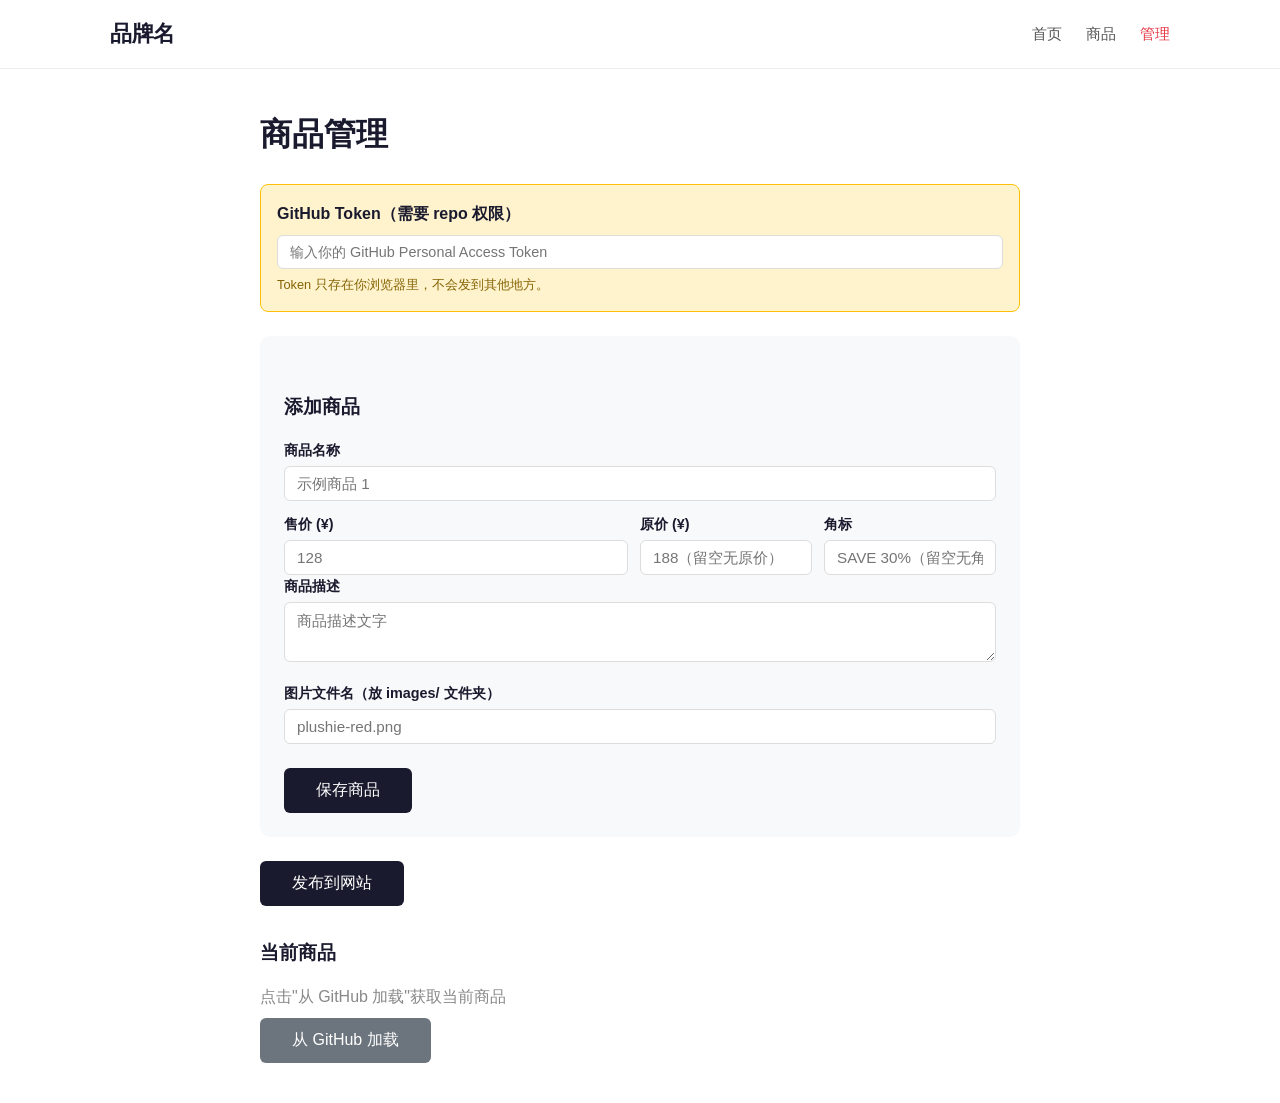
==== admin.html @ 103e3c67 "add admin panel" ====
<!DOCTYPE html>
<html lang="zh-CN">
<head>
  <meta charset="UTF-8">
  <meta name="viewport" content="width=device-width, initial-scale=1.0">
  <title>商品管理 | 管理员</title>
  <link rel="stylesheet" href="css/style.css">
  <style>
    .admin-wrap { max-width: 800px; margin: 0 auto; padding: 40px 20px; }
    .admin-wrap h1 { margin-bottom: 24px; }
    .admin-wrap h2 { margin: 32px 0 16px; font-size: 1.2rem; }

    .token-bar {
      background: #fff3cd; border: 1px solid #ffc107; border-radius: 8px;
      padding: 16px; margin-bottom: 24px;
    }
    .token-bar label { display: block; margin-bottom: 8px; font-weight: 600; }
    .token-bar input { width: 100%; padding: 8px 12px; border: 1px solid #ddd; border-radius: 6px; font-size: 0.9rem; }
    .token-bar .hint { font-size: 0.8rem; color: #856404; margin-top: 6px; }

    .admin-form { background: #f8f9fa; border-radius: 10px; padding: 24px; margin-bottom: 24px; }
    .admin-form .row { margin-bottom: 12px; }
    .admin-form label { display: block; font-weight: 600; margin-bottom: 4px; font-size: 0.9rem; }
    .admin-form input, .admin-form textarea {
      width: 100%; padding: 8px 12px; border: 1px solid #ddd; border-radius: 6px; font-size: 0.95rem;
    }
    .admin-form textarea { min-height: 60px; resize: vertical; }
    .admin-form .row-2 { display: grid; grid-template-columns: 1fr 1fr; gap: 12px; }
    .admin-form .row-3 { display: grid; grid-template-columns: 2fr 1fr 1fr; gap: 12px; }

    .admin-form .btn { margin-top: 12px; }
    .btn-secondary { background: #6c757d; }
    .btn-secondary:hover { background: #5a6268; }
    .btn-danger { background: #dc3545; }
    .btn-danger:hover { background: #c82333; }

    .product-list .item {
      display: flex; justify-content: space-between; align-items: center;
      padding: 12px 16px; border: 1px solid #eee; border-radius: 8px; margin-bottom: 8px;
    }
    .product-list .item .info { flex: 1; }
    .product-list .item .name { font-weight: 600; }
    .product-list .item .meta { font-size: 0.85rem; color: #888; }
    .product-list .item .actions { display: flex; gap: 8px; }
    .product-list .item .actions button { padding: 4px 12px; font-size: 0.85rem; }

    .status-msg { padding: 12px 16px; border-radius: 8px; margin-bottom: 16px; display: none; }
    .status-msg.success { background: #d4edda; color: #155724; display: block; }
    .status-msg.error { background: #f8d7da; color: #721c24; display: block; }
    .status-msg.loading { background: #cce5ff; color: #004085; display: block; }
  </style>
</head>
<body>
  <nav class="navbar">
    <div class="container">
      <a href="index.html" class="logo">品牌名</a>
      <ul class="nav-links">
        <li><a href="index.html">首页</a></li>
        <li><a href="products.html">商品</a></li>
        <li><a href="admin.html" style="color:#e63946;">管理</a></li>
      </ul>
    </div>
  </nav>

  <div class="admin-wrap">
    <h1>商品管理</h1>

    <!-- Token -->
    <div class="token-bar">
      <label>GitHub Token（需要 repo 权限）</label>
      <input type="password" id="github-token" placeholder="输入你的 GitHub Personal Access Token">
      <div class="hint">Token 只存在你浏览器里，不会发到其他地方。</div>
    </div>

    <div id="status-msg" class="status-msg"></div>

    <!-- 添加/编辑表单 -->
    <div class="admin-form" id="product-form">
      <h2 id="form-title">添加商品</h2>
      <input type="hidden" id="edit-id" value="">
      <div class="row">
        <label>商品名称</label>
        <input type="text" id="prod-name" placeholder="示例商品 1">
      </div>
      <div class="row-3">
        <div>
          <label>售价 (¥)</label>
          <input type="number" id="prod-price" placeholder="128">
        </div>
        <div>
          <label>原价 (¥)</label>
          <input type="number" id="prod-original" placeholder="188（留空无原价）">
        </div>
        <div>
          <label>角标</label>
          <input type="text" id="prod-badge" placeholder="SAVE 30%（留空无角标）">
        </div>
      </div>
      <div class="row">
        <label>商品描述</label>
        <textarea id="prod-desc" placeholder="商品描述文字"></textarea>
      </div>
      <div class="row">
        <label>图片文件名（放 images/ 文件夹）</label>
        <input type="text" id="prod-image" placeholder="plushie-red.png">
      </div>
      <button class="btn" onclick="saveProduct()">保存商品</button>
      <button class="btn btn-secondary" onclick="cancelEdit()" style="display:none;" id="cancel-btn">取消</button>
    </div>

    <!-- 发布到 GitHub -->
    <button class="btn" onclick="publishToGitHub()" id="publish-btn">发布到网站</button>

    <!-- 当前商品列表 -->
    <h2>当前商品</h2>
    <div class="product-list" id="product-list">
      <p style="color:#888;">点击"从 GitHub 加载"获取当前商品</p>
    </div>
    <button class="btn btn-secondary" onclick="loadFromGitHub()" style="margin-top:8px;">从 GitHub 加载</button>
  </div>

  <script src="js/products.js"></script>
  <script>
    // ===== 本地编辑 =====
    let localProducts = [];

    function renderLocalList() {
      const el = document.getElementById('product-list');
      if (localProducts.length === 0) {
        el.innerHTML = '<p style="color:#888;">暂无商品</p>';
        return;
      }
      el.innerHTML = localProducts.map((p, i) => `
        <div class="item">
          <div class="info">
            <div class="name">${p.name}</div>
            <div class="meta">¥${p.price}${p.originalPrice ? ` 原价¥${p.originalPrice}` : ''} | ${p.badge ? p.badge : '无角标'} | 图片: ${p.images[0] || '无'}</div>
          </div>
          <div class="actions">
            <button class="btn btn-secondary" onclick="editProduct(${i})">编辑</button>
            <button class="btn btn-danger" onclick="deleteProduct(${i})">删除</button>
          </div>
        </div>
      `).join('');
    }

    function saveProduct() {
      const id = document.getElementById('edit-id').value;
      const name = document.getElementById('prod-name').value.trim();
      const price = parseFloat(document.getElementById('prod-price').value);
      const original = document.getElementById('prod-original').value;
      const badge = document.getElementById('prod-badge').value.trim();
      const desc = document.getElementById('prod-desc').value.trim();
      const image = document.getElementById('prod-image').value.trim();

      if (!name || !price) { setStatus('请至少填写商品名称和售价', 'error'); return; }

      const product = {
        id: id || ('product-' + Date.now()),
        name: name,
        price: price,
        description: desc || '商品描述',
        images: [image || 'placeholder.svg']
      };
      if (original) product.originalPrice = parseFloat(original);
      if (badge) product.badge = badge;

      if (id && localProducts.find(p => p.id === id)) {
        // 编辑
        const idx = localProducts.findIndex(p => p.id === id);
        localProducts[idx] = product;
        setStatus('商品已更新', 'success');
      } else {
        // 新增
        localProducts.push(product);
        setStatus('商品已添加', 'success');
      }

      clearForm();
      renderLocalList();
    }

    function editProduct(idx) {
      const p = localProducts[idx];
      document.getElementById('edit-id').value = p.id;
      document.getElementById('prod-name').value = p.name;
      document.getElementById('prod-price').value = p.price;
      document.getElementById('prod-original').value = p.originalPrice || '';
      document.getElementById('prod-badge').value = p.badge || '';
      document.getElementById('prod-desc').value = p.description || '';
      document.getElementById('prod-image').value = (p.images && p.images[0] !== 'placeholder.svg') ? p.images[0] : '';
      document.getElementById('form-title').textContent = '编辑商品';
      document.getElementById('cancel-btn').style.display = 'inline-block';
      window.scrollTo({ top: 0, behavior: 'smooth' });
    }

    function deleteProduct(idx) {
      if (!confirm('确定删除这个商品？')) return;
      localProducts.splice(idx, 1);
      renderLocalList();
      setStatus('商品已删除', 'success');
    }

    function cancelEdit() {
      clearForm();
    }

    function clearForm() {
      document.getElementById('edit-id').value = '';
      document.getElementById('prod-name').value = '';
      document.getElementById('prod-price').value = '';
      document.getElementById('prod-original').value = '';
      document.getElementById('prod-badge').value = '';
      document.getElementById('prod-desc').value = '';
      document.getElementById('prod-image').value = '';
      document.getElementById('form-title').textContent = '添加商品';
      document.getElementById('cancel-btn').style.display = 'none';
    }

    // ===== GitHub 发布 =====
    function getToken() {
      const token = document.getElementById('github-token').value.trim();
      if (!token) { setStatus('请先输入 GitHub Token', 'error'); return null; }
      return token;
    }

    function setStatus(msg, type) {
      const el = document.getElementById('status-msg');
      el.textContent = msg;
      el.className = 'status-msg ' + type;
    }

    async function publishToGitHub() {
      const token = getToken();
      if (!token) return;

      if (localProducts.length === 0) { setStatus('没有商品可发布', 'error'); return; }

      setStatus('正在发布...', 'loading');
      document.getElementById('publish-btn').disabled = true;

      try {
        // 1. 获取当前 products.js 的 SHA
        const repoUrl = 'https://api.github.com/repos/kkkill-pp/store-site';
        const filePath = 'js/products.js';

        const getResp = await fetch(`${repoUrl}/contents/${filePath}`, {
          headers: { 'Authorization': `token ${token}` }
        });
        const getData = await getResp.json();
        const sha = getData.sha;

        // 2. 生成新的 products.js 内容
        const jsContent = generateProductsJS(localProducts);

        // 3. 提交更新
        const putResp = await fetch(`${repoUrl}/contents/${filePath}`, {
          method: 'PUT',
          headers: {
            'Authorization': `token ${token}`,
            'Content-Type': 'application/json'
          },
          body: JSON.stringify({
            message: '更新商品',
            content: btoa(unescape(encodeURIComponent(jsContent))),
            sha: sha
          })
        });

        if (putResp.ok) {
          setStatus('发布成功！网站 1-2 分钟后自动更新', 'success');
        } else {
          const err = await putResp.json();
          setStatus('发布失败：' + (err.message || '未知错误'), 'error');
        }
      } catch(e) {
        setStatus('网络错误：' + e.message, 'error');
      } finally {
        document.getElementById('publish-btn').disabled = false;
      }
    }

    async function loadFromGitHub() {
      const token = getToken();
      if (!token) return;

      setStatus('正在加载...', 'loading');

      try {
        const resp = await fetch('https://api.github.com/repos/kkkill-pp/store-site/contents/js/products.js', {
          headers: { 'Authorization': `token ${token}` }
        });
        const data = await resp.json();
        if (data.message) { setStatus('加载失败：' + data.message, 'error'); return; }

        // 解码
        const content = decodeURIComponent(escape(atob(data.content)));
        // 提取 products 数组 - 从 const products = [ 到 ];
        const match = content.match(/const products\s*=\s*(\[[\s\S]*?\]);/);
        if (match) {
          localProducts = eval(match[1]);
          renderLocalList();
          setStatus('已加载 ' + localProducts.length + ' 个商品', 'success');
        } else {
          setStatus('解析失败：找不到商品数据', 'error');
        }
      } catch(e) {
        setStatus('加载失败：' + e.message, 'error');
      }
    }

    function generateProductsJS(products) {
      const items = products.map(p => {
        const lines = [`    {`];
        lines.push(`      id: '${p.id}',`);
        lines.push(`      name: '${p.name.replace(/'/g, "\\'")}',`);
        lines.push(`      price: ${p.price},`);
        if (p.originalPrice) lines.push(`      originalPrice: ${p.originalPrice},`);
        if (p.badge) lines.push(`      badge: '${p.badge.replace(/'/g, "\\'")}',`);
        lines.push(`      description: '${(p.description || '').replace(/'/g, "\\'")}',`);
        const img = (p.images && p.images[0]) ? p.images[0] : 'placeholder.svg';
        lines.push(`      images: ['${img}']`);
        lines.push(`    }`);
        return lines.join('\n');
      });

      return `// ===== 产品数据 =====\n// 在 https://kkkill-pp.github.io/store-site/admin.html 上管理\n\nconst products = [\n${items.join(',\n')}\n];\n\n// 渲染函数\nfunction renderProductCard(product) {\n  const imgFile = product.images && product.images[0] ? product.images[0] : 'placeholder.svg';\n  return \`\n    <a href="product.html?id=\${product.id}" class="product-card">\n      <img src="images/\${imgFile}" alt="\${product.name}">\n      <div class="info">\n        \${product.badge ? \`<span class="badge">\${product.badge}</span>\` : ''}\n        <h3>\${product.name}</h3>\n        <span class="price">¥\${product.price}</span>\n        \${product.originalPrice ? \`<span class="original-price">¥\${product.originalPrice}</span>\` : ''}\n      </div>\n    </a>\n  \`;\n}\n\nfunction renderProducts(productList, elementId) {\n  const container = document.getElementById(elementId);\n  if (!container) return;\n  container.innerHTML = productList.map(p => renderProductCard(p)).join('');\n}\n`;
    }
  </script>
</body>
</html>
---- css/style.css ----
/* ===== 基础重置 ===== */
* { margin: 0; padding: 0; box-sizing: border-box; }

body {
  font-family: -apple-system, BlinkMacSystemFont, "Segoe UI", Roboto, sans-serif;
  color: #1a1a2e;
  line-height: 1.6;
}

img { max-width: 100%; display: block; }
a { text-decoration: none; color: inherit; }
ul { list-style: none; }

.container {
  max-width: 1100px;
  margin: 0 auto;
  padding: 0 20px;
}

/* ===== 导航 ===== */
.navbar {
  border-bottom: 1px solid #eee;
  padding: 16px 0;
  position: sticky;
  top: 0;
  background: #fff;
  z-index: 100;
}

.navbar .container {
  display: flex;
  justify-content: space-between;
  align-items: center;
}

.logo {
  font-size: 1.4rem;
  font-weight: 700;
  letter-spacing: -0.5px;
}

.nav-links {
  display: flex;
  gap: 24px;
  align-items: center;
}

.nav-links a {
  font-size: 0.95rem;
  color: #555;
  transition: color 0.2s;
}

.nav-links a:hover { color: #1a1a2e; }

.cart-link span {
  display: inline-block;
  background: #e63946;
  color: #fff;
  font-size: 0.75rem;
  width: 20px;
  height: 20px;
  border-radius: 50%;
  text-align: center;
  line-height: 20px;
}

/* ===== 主视觉 ===== */
.hero {
  padding: 100px 0 80px;
  text-align: center;
  background: #f8f9fa;
}

.hero h1 {
  font-size: 2.8rem;
  font-weight: 700;
  margin-bottom: 16px;
}

.hero p {
  font-size: 1.15rem;
  color: #666;
  max-width: 500px;
  margin: 0 auto 32px;
}

/* ===== 按钮 ===== */
.btn {
  display: inline-block;
  padding: 12px 32px;
  background: #1a1a2e;
  color: #fff;
  border-radius: 6px;
  font-size: 1rem;
  border: none;
  cursor: pointer;
  transition: background 0.2s;
}

.btn:hover { background: #333; }

/* ===== 商品网格 ===== */
.featured, .products-page {
  padding: 60px 0;
}

.featured h2 {
  text-align: center;
  font-size: 1.8rem;
  margin-bottom: 40px;
}

.product-grid {
  display: grid;
  grid-template-columns: repeat(auto-fill, minmax(240px, 1fr));
  gap: 32px;
}

.product-card {
  border: 1px solid #eee;
  border-radius: 10px;
  overflow: hidden;
  transition: box-shadow 0.2s;
}

.product-card:hover { box-shadow: 0 4px 20px rgba(0,0,0,0.08); }

.product-card img {
  width: 100%;
  aspect-ratio: 1;
  object-fit: cover;
  background: #f5f5f5;
}

.product-card .info {
  padding: 16px;
}

.product-card h3 {
  font-size: 1rem;
  margin-bottom: 8px;
}

.product-card .price {
  font-weight: 600;
  color: #e63946;
}

.product-card .original-price {
  font-size: 0.85rem;
  color: #999;
  text-decoration: line-through;
  margin-left: 8px;
}

.product-card .badge {
  display: inline-block;
  background: #e63946;
  color: #fff;
  font-size: 0.75rem;
  padding: 2px 8px;
  border-radius: 4px;
  margin-bottom: 8px;
}

/* ===== 商品详情页 ===== */
.page-header {
  padding: 40px 0;
  background: #f8f9fa;
  text-align: center;
}

.page-header h1 {
  font-size: 1.8rem;
}

.product-detail {
  padding: 60px 0;
}

.detail-layout {
  display: grid;
  grid-template-columns: 1fr 1fr;
  gap: 48px;
  align-items: start;
}

.detail-image img {
  width: 100%;
  border-radius: 10px;
  background: #f5f5f5;
}

.detail-info h1 {
  font-size: 1.6rem;
  margin-bottom: 16px;
}

.detail-info .price {
  font-size: 1.4rem;
  font-weight: 700;
  color: #e63946;
}

.detail-info .original-price {
  font-size: 1rem;
  color: #999;
  text-decoration: line-through;
  margin: 4px 0 16px;
}

.detail-info .desc {
  color: #555;
  margin-bottom: 24px;
  line-height: 1.7;
}

/* ===== 购物车页 ===== */
.cart-page {
  padding: 60px 0;
  min-height: 300px;
}

.cart-item {
  display: flex;
  gap: 20px;
  padding: 20px 0;
  border-bottom: 1px solid #eee;
  align-items: center;
}

.cart-item img {
  width: 80px;
  height: 80px;
  object-fit: cover;
  border-radius: 8px;
  background: #f5f5f5;
}

.cart-item .item-info { flex: 1; }

.cart-item .item-name {
  font-weight: 600;
  margin-bottom: 4px;
}

.cart-item .item-price { color: #e63946; }

.cart-item .qty-controls {
  display: flex;
  align-items: center;
  gap: 10px;
}

.qty-controls button {
  width: 30px;
  height: 30px;
  border: 1px solid #ddd;
  border-radius: 4px;
  background: #fff;
  cursor: pointer;
  font-size: 1rem;
}

.qty-controls button:hover { background: #f5f5f5; }

.qty-controls .remove-btn {
  background: none;
  border: none;
  color: #e63946;
  cursor: pointer;
  margin-left: 12px;
  font-size: 0.85rem;
}

.cart-summary {
  margin-top: 32px;
  text-align: right;
  font-size: 1.1rem;
}

.cart-note {
  font-size: 0.85rem;
  color: #888;
  margin-top: 8px;
}

.cart-empty {
  text-align: center;
  padding: 60px 0;
  color: #888;
}

/* ===== 关于页 ===== */
.about-content {
  padding: 60px 0;
  max-width: 600px;
}

.about-content p {
  font-size: 1.05rem;
  color: #555;
  margin-bottom: 32px;
}

.about-content h3 {
  margin-bottom: 12px;
}

.about-content ul li {
  margin-bottom: 8px;
  color: #555;
}

/* ===== 页脚 ===== */
.footer {
  border-top: 1px solid #eee;
  padding: 32px 0;
  text-align: center;
  color: #888;
  font-size: 0.9rem;
}

/* ===== 响应式 ===== */
@media (max-width: 768px) {
  .hero h1 { font-size: 2rem; }
  .hero { padding: 60px 0; }
  .detail-layout { grid-template-columns: 1fr; gap: 24px; }
  .nav-links { gap: 16px; }
  .product-grid { grid-template-columns: repeat(2, 1fr); gap: 16px; }
}
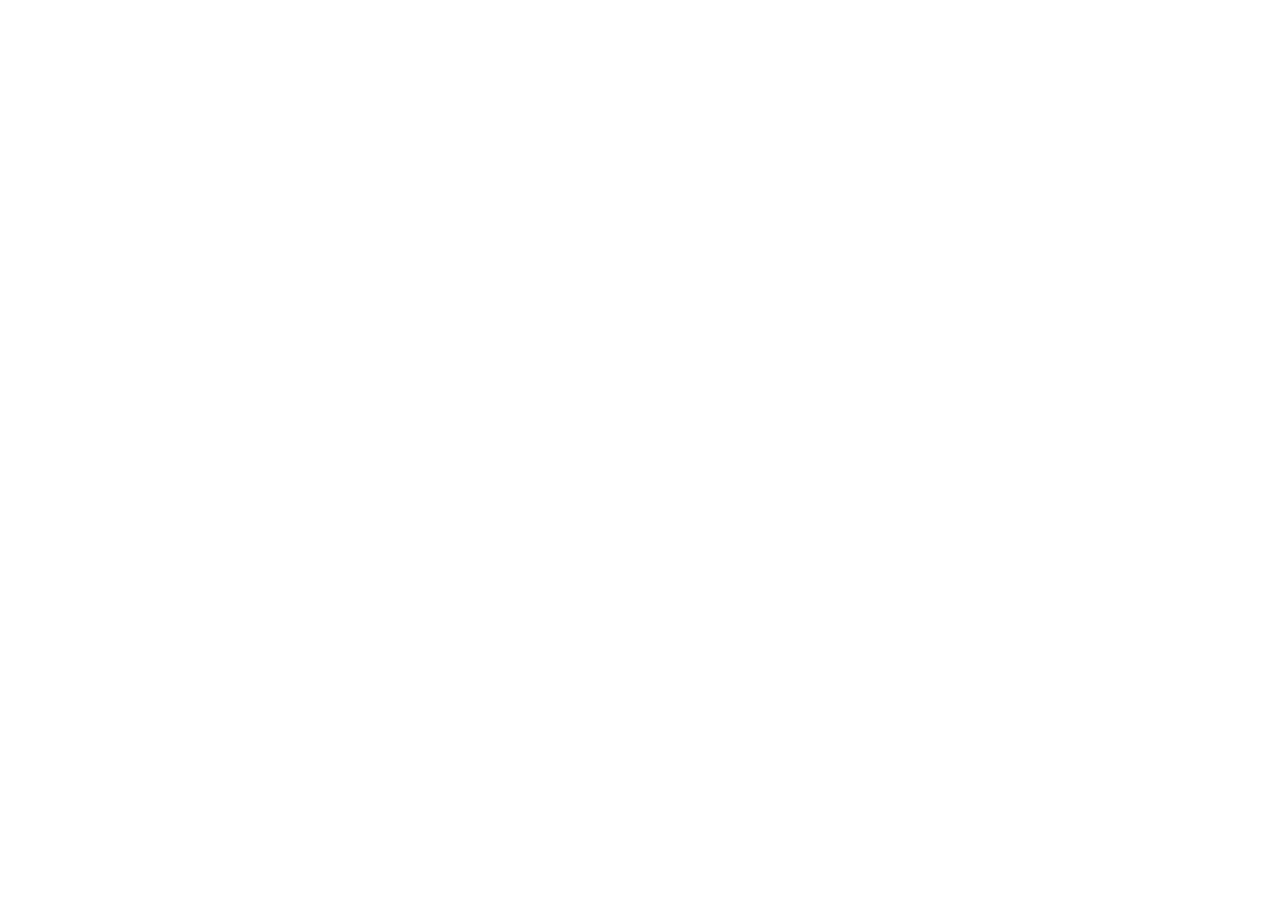
==== commit 0bcff514: "add image upload to admin page" ====
--- a/admin.html
+++ b/admin.html
@@ -3,7 +3,7 @@
 <head>
   <meta charset="UTF-8">
   <meta name="viewport" content="width=device-width, initial-scale=1.0">
-  <title>商品管理 | 管理员</title>
+  <title>鍟嗗搧绠＄悊 | 绠＄悊鍛?/title>
   <link rel="stylesheet" href="css/style.css">
   <style>
     .admin-wrap { max-width: 800px; margin: 0 auto; padding: 40px 20px; }
@@ -48,97 +48,145 @@
     .status-msg.success { background: #d4edda; color: #155724; display: block; }
     .status-msg.error { background: #f8d7da; color: #721c24; display: block; }
     .status-msg.loading { background: #cce5ff; color: #004085; display: block; }
+
+    /* 鍥剧墖涓婁紶 */
+    .upload-area {
+      border: 2px dashed #ccc; border-radius: 8px; padding: 20px;
+      text-align: center; cursor: pointer; transition: all 0.2s; margin-bottom: 8px;
+    }
+    .upload-area:hover { border-color: #1a1a2e; background: #f0f0f5; }
+    .upload-area.has-image { border-color: #28a745; background: #f0fff4; padding: 12px; }
+    .upload-area img { max-width: 150px; max-height: 150px; border-radius: 6px; margin-bottom: 8px; }
+    .upload-area .hint { font-size: 0.85rem; color: #888; }
+    #image-input { display: none; }
+    .upload-status { font-size: 0.85rem; color: #28a745; margin-top: 4px; display: none; }
   </style>
 </head>
 <body>
   <nav class="navbar">
     <div class="container">
-      <a href="index.html" class="logo">品牌名</a>
+      <a href="index.html" class="logo">鍝佺墝鍚?/a>
       <ul class="nav-links">
-        <li><a href="index.html">首页</a></li>
-        <li><a href="products.html">商品</a></li>
-        <li><a href="admin.html" style="color:#e63946;">管理</a></li>
+        <li><a href="index.html">棣栭〉</a></li>
+        <li><a href="products.html">鍟嗗搧</a></li>
+        <li><a href="admin.html" style="color:#e63946;">绠＄悊</a></li>
       </ul>
     </div>
   </nav>
 
   <div class="admin-wrap">
-    <h1>商品管理</h1>
+    <h1>鍟嗗搧绠＄悊</h1>
 
     <!-- Token -->
     <div class="token-bar">
-      <label>GitHub Token（需要 repo 权限）</label>
-      <input type="password" id="github-token" placeholder="输入你的 GitHub Personal Access Token">
-      <div class="hint">Token 只存在你浏览器里，不会发到其他地方。</div>
+      <label>GitHub Token锛堥渶瑕?repo 鏉冮檺锛?/label>
+      <input type="password" id="github-token" placeholder="杈撳叆浣犵殑 GitHub Personal Access Token" value="">
+      <div class="hint">Token 鍙瓨鍦ㄤ綘娴忚鍣ㄩ噷銆傚～涓€娆″氨琛岋紝鍒锋柊椤甸潰涓嶄細涓€?/div>
     </div>
 
     <div id="status-msg" class="status-msg"></div>
 
-    <!-- 添加/编辑表单 -->
+    <!-- 娣诲姞/缂栬緫琛ㄥ崟 -->
     <div class="admin-form" id="product-form">
-      <h2 id="form-title">添加商品</h2>
+      <h2 id="form-title">娣诲姞鍟嗗搧</h2>
       <input type="hidden" id="edit-id" value="">
       <div class="row">
-        <label>商品名称</label>
-        <input type="text" id="prod-name" placeholder="示例商品 1">
+        <label>鍟嗗搧鍚嶇О</label>
+        <input type="text" id="prod-name" placeholder="绀轰緥鍟嗗搧 1">
       </div>
       <div class="row-3">
         <div>
-          <label>售价 (¥)</label>
+          <label>鍞环 (楼)</label>
           <input type="number" id="prod-price" placeholder="128">
         </div>
         <div>
-          <label>原价 (¥)</label>
-          <input type="number" id="prod-original" placeholder="188（留空无原价）">
+          <label>鍘熶环 (楼)</label>
+          <input type="number" id="prod-original" placeholder="188锛堢暀绌烘棤鍘熶环锛?>
         </div>
         <div>
-          <label>角标</label>
-          <input type="text" id="prod-badge" placeholder="SAVE 30%（留空无角标）">
+          <label>瑙掓爣</label>
+          <input type="text" id="prod-badge" placeholder="SAVE 30%锛堢暀绌烘棤瑙掓爣锛?>
         </div>
       </div>
       <div class="row">
-        <label>商品描述</label>
-        <textarea id="prod-desc" placeholder="商品描述文字"></textarea>
+        <label>鍟嗗搧鎻忚堪</label>
+        <textarea id="prod-desc" placeholder="鍟嗗搧鎻忚堪鏂囧瓧"></textarea>
       </div>
+
+      <!-- 鍥剧墖涓婁紶 -->
       <div class="row">
-        <label>图片文件名（放 images/ 文件夹）</label>
-        <input type="text" id="prod-image" placeholder="plushie-red.png">
+        <label>鍟嗗搧鍥剧墖</label>
+        <div class="upload-area" id="upload-area" onclick="document.getElementById('image-input').click()">
+          <div id="upload-preview">
+            <p>鐐瑰嚮閫夋嫨鍥剧墖</p>
+            <p class="hint">鏀寔 JPG銆丳NG銆乄ebP</p>
+          </div>
+        </div>
+        <input type="file" id="image-input" accept="image/jpeg,image/png,image/webp">
+        <div id="upload-status" class="upload-status"></div>
+        <input type="hidden" id="prod-image" value="">
       </div>
-      <button class="btn" onclick="saveProduct()">保存商品</button>
-      <button class="btn btn-secondary" onclick="cancelEdit()" style="display:none;" id="cancel-btn">取消</button>
+
+      <button class="btn" onclick="saveProduct()">淇濆瓨鍟嗗搧</button>
+      <button class="btn btn-secondary" onclick="cancelEdit()" style="display:none;" id="cancel-btn">鍙栨秷</button>
     </div>
 
-    <!-- 发布到 GitHub -->
-    <button class="btn" onclick="publishToGitHub()" id="publish-btn">发布到网站</button>
-
-    <!-- 当前商品列表 -->
-    <h2>当前商品</h2>
+    <!-- 鍙戝竷鎸夐挳 -->
+    <button class="btn" onclick="publishToGitHub()" id="publish-btn">鍙戝竷鍒扮綉绔?/button>
+
+    <!-- 褰撳墠鍟嗗搧鍒楄〃 -->
+    <h2>褰撳墠鍟嗗搧</h2>
     <div class="product-list" id="product-list">
-      <p style="color:#888;">点击"从 GitHub 加载"获取当前商品</p>
+      <p style="color:#888;">鐐?鍔犺浇"鑾峰彇褰撳墠鍟嗗搧鏁版嵁</p>
     </div>
-    <button class="btn btn-secondary" onclick="loadFromGitHub()" style="margin-top:8px;">从 GitHub 加载</button>
+    <button class="btn btn-secondary" onclick="loadFromGitHub()" style="margin-top:8px;">浠?GitHub 鍔犺浇</button>
   </div>
 
   <script src="js/products.js"></script>
   <script>
-    // ===== 本地编辑 =====
+    // ===== 鏈湴鍟嗗搧绠＄悊 =====
     let localProducts = [];
+
+    // 鎭㈠ Token 鍜屽晢鍝?    window.onload = function() {
+      const saved = localStorage.getItem('gh_token');
+      if (saved) document.getElementById('github-token').value = saved;
+      const savedProducts = localStorage.getItem('local_products');
+      if (savedProducts) {
+        try { localProducts = JSON.parse(savedProducts); renderLocalList(); } catch(e) {}
+      }
+    }
+
+    // 鍥剧墖閫夋嫨 & 棰勮
+    document.getElementById('image-input').addEventListener('change', function(e) {
+      const file = e.target.files[0];
+      if (!file) return;
+      const reader = new FileReader();
+      reader.onload = function(ev) {
+        const area = document.getElementById('upload-area');
+        area.classList.add('has-image');
+        document.getElementById('upload-preview').innerHTML =
+          '<img src="' + ev.target.result + '"><p class="hint">' + file.name + '</p>';
+        document.getElementById('prod-image').value = file.name;
+        document.getElementById('upload-status').style.display = 'none';
+      };
+      reader.readAsDataURL(file);
+    });
 
     function renderLocalList() {
       const el = document.getElementById('product-list');
       if (localProducts.length === 0) {
-        el.innerHTML = '<p style="color:#888;">暂无商品</p>';
+        el.innerHTML = '<p style="color:#888;">鏆傛棤鍟嗗搧</p>';
         return;
       }
       el.innerHTML = localProducts.map((p, i) => `
         <div class="item">
           <div class="info">
             <div class="name">${p.name}</div>
-            <div class="meta">¥${p.price}${p.originalPrice ? ` 原价¥${p.originalPrice}` : ''} | ${p.badge ? p.badge : '无角标'} | 图片: ${p.images[0] || '无'}</div>
+            <div class="meta">楼${p.price}${p.originalPrice ? ' 鍘熶环楼' + p.originalPrice : ''} | ${p.badge || '鏃犺鏍?}</div>
           </div>
           <div class="actions">
-            <button class="btn btn-secondary" onclick="editProduct(${i})">编辑</button>
-            <button class="btn btn-danger" onclick="deleteProduct(${i})">删除</button>
+            <button class="btn btn-secondary" onclick="editProduct(${i})">缂栬緫</button>
+            <button class="btn btn-danger" onclick="deleteProduct(${i})">鍒犻櫎</button>
           </div>
         </div>
       `).join('');
@@ -153,29 +201,28 @@
       const desc = document.getElementById('prod-desc').value.trim();
       const image = document.getElementById('prod-image').value.trim();
 
-      if (!name || !price) { setStatus('请至少填写商品名称和售价', 'error'); return; }
+      if (!name || !price) { setStatus('璇疯嚦灏戝～鍐欏晢鍝佸悕绉板拰鍞环', 'error'); return; }
 
       const product = {
         id: id || ('product-' + Date.now()),
         name: name,
         price: price,
-        description: desc || '商品描述',
+        description: desc || '鍟嗗搧鎻忚堪',
         images: [image || 'placeholder.svg']
       };
       if (original) product.originalPrice = parseFloat(original);
       if (badge) product.badge = badge;
 
       if (id && localProducts.find(p => p.id === id)) {
-        // 编辑
         const idx = localProducts.findIndex(p => p.id === id);
         localProducts[idx] = product;
-        setStatus('商品已更新', 'success');
+        setStatus('鍟嗗搧宸叉洿鏂?, 'success');
       } else {
-        // 新增
         localProducts.push(product);
-        setStatus('商品已添加', 'success');
-      }
-
+        setStatus('鍟嗗搧宸叉坊鍔?, 'success');
+      }
+
+      localStorage.setItem('local_products', JSON.stringify(localProducts));
       clearForm();
       renderLocalList();
     }
@@ -189,21 +236,24 @@
       document.getElementById('prod-badge').value = p.badge || '';
       document.getElementById('prod-desc').value = p.description || '';
       document.getElementById('prod-image').value = (p.images && p.images[0] !== 'placeholder.svg') ? p.images[0] : '';
-      document.getElementById('form-title').textContent = '编辑商品';
+      document.getElementById('form-title').textContent = '缂栬緫鍟嗗搧';
       document.getElementById('cancel-btn').style.display = 'inline-block';
+      // 閲嶇疆鍥剧墖棰勮
+      const area = document.getElementById('upload-area');
+      area.classList.remove('has-image');
+      document.getElementById('upload-preview').innerHTML = '<p>鐐瑰嚮閫夋嫨鏂板浘鐗?/p><p class="hint">涓嶉€夊垯淇濈暀鍘熷浘</p>';
       window.scrollTo({ top: 0, behavior: 'smooth' });
     }
 
     function deleteProduct(idx) {
-      if (!confirm('确定删除这个商品？')) return;
+      if (!confirm('纭畾鍒犻櫎杩欎釜鍟嗗搧锛?)) return;
       localProducts.splice(idx, 1);
+      localStorage.setItem('local_products', JSON.stringify(localProducts));
       renderLocalList();
-      setStatus('商品已删除', 'success');
-    }
-
-    function cancelEdit() {
-      clearForm();
-    }
+      setStatus('鍟嗗搧宸插垹闄?, 'success');
+    }
+
+    function cancelEdit() { clearForm(); }
 
     function clearForm() {
       document.getElementById('edit-id').value = '';
@@ -213,14 +263,19 @@
       document.getElementById('prod-badge').value = '';
       document.getElementById('prod-desc').value = '';
       document.getElementById('prod-image').value = '';
-      document.getElementById('form-title').textContent = '添加商品';
+      document.getElementById('form-title').textContent = '娣诲姞鍟嗗搧';
       document.getElementById('cancel-btn').style.display = 'none';
-    }
-
-    // ===== GitHub 发布 =====
+      const area = document.getElementById('upload-area');
+      area.classList.remove('has-image');
+      document.getElementById('upload-preview').innerHTML = '<p>鐐瑰嚮閫夋嫨鍥剧墖</p><p class="hint">鏀寔 JPG銆丳NG銆乄ebP</p>';
+      document.getElementById('upload-status').style.display = 'none';
+    }
+
+    // ===== 淇濆瓨 Token =====
     function getToken() {
       const token = document.getElementById('github-token').value.trim();
-      if (!token) { setStatus('请先输入 GitHub Token', 'error'); return null; }
+      if (!token) { setStatus('璇峰厛杈撳叆 GitHub Token', 'error'); return null; }
+      localStorage.setItem('gh_token', token);
       return token;
     }
 
@@ -230,53 +285,120 @@
       el.className = 'status-msg ' + type;
     }
 
+    // ===== 涓婁紶鍥剧墖鍒?GitHub =====
+    async function uploadImage(file, token) {
+      return new Promise((resolve, reject) => {
+        const reader = new FileReader();
+        reader.onload = async function(ev) {
+          try {
+            const base64 = ev.target.result.split(',')[1];
+            const fileName = Date.now() + '-' + file.name.replace(/[^a-zA-Z0-9.-]/g, '_');
+
+            // 妫€鏌ユ枃浠舵槸鍚﹀瓨鍦?            const checkResp = await fetch('https://api.github.com/repos/kkkill-pp/store-site/contents/images/' + fileName, {
+              headers: { 'Authorization': 'token ' + token }
+            });
+            const checkData = await checkResp.json();
+            const sha = checkData.sha || null;
+
+            // 涓婁紶/瑕嗙洊
+            const putBody = {
+              message: '涓婁紶鍥剧墖 ' + fileName,
+              content: base64
+            };
+            if (sha) putBody.sha = sha;
+
+            const putResp = await fetch('https://api.github.com/repos/kkkill-pp/store-site/contents/images/' + fileName, {
+              method: 'PUT',
+              headers: {
+                'Authorization': 'token ' + token,
+                'Content-Type': 'application/json'
+              },
+              body: JSON.stringify(putBody)
+            });
+
+            if (putResp.ok) {
+              resolve(fileName);
+            } else {
+              const err = await putResp.json();
+              reject(err.message);
+            }
+          } catch(e) {
+            reject(e.message);
+          }
+        };
+        reader.readAsDataURL(file);
+      });
+    }
+
+    // ===== 鍙戝竷鍒?GitHub =====
     async function publishToGitHub() {
       const token = getToken();
       if (!token) return;
-
-      if (localProducts.length === 0) { setStatus('没有商品可发布', 'error'); return; }
-
-      setStatus('正在发布...', 'loading');
+      if (localProducts.length === 0) { setStatus('娌℃湁鍟嗗搧鍙彂甯?, 'error'); return; }
+
+      setStatus('姝ｅ湪鍙戝竷...', 'loading');
       document.getElementById('publish-btn').disabled = true;
 
       try {
-        // 1. 获取当前 products.js 的 SHA
+        // 鑾峰彇褰撳墠 products.js 鐨?SHA
         const repoUrl = 'https://api.github.com/repos/kkkill-pp/store-site';
-        const filePath = 'js/products.js';
-
-        const getResp = await fetch(`${repoUrl}/contents/${filePath}`, {
-          headers: { 'Authorization': `token ${token}` }
+        const getResp = await fetch(repoUrl + '/contents/js/products.js', {
+          headers: { 'Authorization': 'token ' + token }
         });
         const getData = await getResp.json();
+        if (getData.message) { setStatus('鍔犺浇澶辫触锛? + getData.message, 'error'); document.getElementById('publish-btn').disabled = false; return; }
+
         const sha = getData.sha;
 
-        // 2. 生成新的 products.js 内容
+        // 鐢熸垚鏂?products.js
         const jsContent = generateProductsJS(localProducts);
 
-        // 3. 提交更新
-        const putResp = await fetch(`${repoUrl}/contents/${filePath}`, {
+        // 鎻愪氦鏇存柊
+        const putResp = await fetch(repoUrl + '/contents/js/products.js', {
           method: 'PUT',
-          headers: {
-            'Authorization': `token ${token}`,
-            'Content-Type': 'application/json'
-          },
+          headers: { 'Authorization': 'token ' + token, 'Content-Type': 'application/json' },
           body: JSON.stringify({
-            message: '更新商品',
+            message: '鏇存柊鍟嗗搧鏁版嵁',
             content: btoa(unescape(encodeURIComponent(jsContent))),
             sha: sha
           })
         });
 
         if (putResp.ok) {
-          setStatus('发布成功！网站 1-2 分钟后自动更新', 'success');
+          setStatus('鍙戝竷鎴愬姛锛佺綉绔?1-2 鍒嗛挓鍚庤嚜鍔ㄦ洿鏂?, 'success');
         } else {
           const err = await putResp.json();
-          setStatus('发布失败：' + (err.message || '未知错误'), 'error');
+          setStatus('鍙戝竷澶辫触锛? + (err.message || '鏈煡閿欒'), 'error');
         }
       } catch(e) {
-        setStatus('网络错误：' + e.message, 'error');
+        setStatus('缃戠粶閿欒锛? + e.message, 'error');
       } finally {
         document.getElementById('publish-btn').disabled = false;
+      }
+    }
+
+    // 甯﹀浘鐗囦笂浼犵殑鍙戝竷
+    async function saveAndPublishWithImage() {
+      const fileInput = document.getElementById('image-input');
+      const file = fileInput.files[0];
+      const token = getToken();
+      if (!token) return;
+
+      if (!file) {
+        // 娌￠€夋柊鍥剧墖锛岀洿鎺ヤ繚瀛樺晢鍝佹暟鎹?        saveProduct();
+        return;
+      }
+
+      setStatus('姝ｅ湪涓婁紶鍥剧墖...', 'loading');
+
+      try {
+        const fileName = await uploadImage(file, token);
+        document.getElementById('prod-image').value = fileName;
+        document.getElementById('upload-status').textContent = '鉁?鍥剧墖宸蹭笂浼?;
+        document.getElementById('upload-status').style.display = 'block';
+        saveProduct();
+      } catch(e) {
+        setStatus('鍥剧墖涓婁紶澶辫触锛? + e, 'error');
       }
     }
 
@@ -284,47 +406,74 @@
       const token = getToken();
       if (!token) return;
 
-      setStatus('正在加载...', 'loading');
+      setStatus('姝ｅ湪鍔犺浇...', 'loading');
 
       try {
         const resp = await fetch('https://api.github.com/repos/kkkill-pp/store-site/contents/js/products.js', {
-          headers: { 'Authorization': `token ${token}` }
+          headers: { 'Authorization': 'token ' + token }
         });
         const data = await resp.json();
-        if (data.message) { setStatus('加载失败：' + data.message, 'error'); return; }
-
-        // 解码
+        if (data.message) { setStatus('鍔犺浇澶辫触锛? + data.message, 'error'); return; }
+
         const content = decodeURIComponent(escape(atob(data.content)));
-        // 提取 products 数组 - 从 const products = [ 到 ];
         const match = content.match(/const products\s*=\s*(\[[\s\S]*?\]);/);
         if (match) {
           localProducts = eval(match[1]);
+          localStorage.setItem('local_products', JSON.stringify(localProducts));
           renderLocalList();
-          setStatus('已加载 ' + localProducts.length + ' 个商品', 'success');
+          setStatus('宸插姞杞?' + localProducts.length + ' 涓晢鍝?, 'success');
         } else {
-          setStatus('解析失败：找不到商品数据', 'error');
+          setStatus('瑙ｆ瀽澶辫触锛氭壘涓嶅埌鍟嗗搧鏁版嵁', 'error');
         }
       } catch(e) {
-        setStatus('加载失败：' + e.message, 'error');
+        setStatus('鍔犺浇澶辫触锛? + e.message, 'error');
       }
     }
 
     function generateProductsJS(products) {
       const items = products.map(p => {
-        const lines = [`    {`];
-        lines.push(`      id: '${p.id}',`);
-        lines.push(`      name: '${p.name.replace(/'/g, "\\'")}',`);
-        lines.push(`      price: ${p.price},`);
-        if (p.originalPrice) lines.push(`      originalPrice: ${p.originalPrice},`);
-        if (p.badge) lines.push(`      badge: '${p.badge.replace(/'/g, "\\'")}',`);
-        lines.push(`      description: '${(p.description || '').replace(/'/g, "\\'")}',`);
+        const lines = ['    {'];
+        lines.push("      id: '" + p.id + "',");
+        lines.push("      name: '" + (p.name || '').replace(/'/g, "\\'") + "',");
+        lines.push('      price: ' + p.price + ',');
+        if (p.originalPrice) lines.push('      originalPrice: ' + p.originalPrice + ',');
+        if (p.badge) lines.push("      badge: '" + (p.badge || '').replace(/'/g, "\\'") + "',");
+        lines.push("      description: '" + (p.description || '').replace(/'/g, "\\'") + "',");
         const img = (p.images && p.images[0]) ? p.images[0] : 'placeholder.svg';
-        lines.push(`      images: ['${img}']`);
-        lines.push(`    }`);
+        lines.push("      images: ['" + img + "']");
+        lines.push('    }');
         return lines.join('\n');
       });
 
-      return `// ===== 产品数据 =====\n// 在 https://kkkill-pp.github.io/store-site/admin.html 上管理\n\nconst products = [\n${items.join(',\n')}\n];\n\n// 渲染函数\nfunction renderProductCard(product) {\n  const imgFile = product.images && product.images[0] ? product.images[0] : 'placeholder.svg';\n  return \`\n    <a href="product.html?id=\${product.id}" class="product-card">\n      <img src="images/\${imgFile}" alt="\${product.name}">\n      <div class="info">\n        \${product.badge ? \`<span class="badge">\${product.badge}</span>\` : ''}\n        <h3>\${product.name}</h3>\n        <span class="price">¥\${product.price}</span>\n        \${product.originalPrice ? \`<span class="original-price">¥\${product.originalPrice}</span>\` : ''}\n      </div>\n    </a>\n  \`;\n}\n\nfunction renderProducts(productList, elementId) {\n  const container = document.getElementById(elementId);\n  if (!container) return;\n  container.innerHTML = productList.map(p => renderProductCard(p)).join('');\n}\n`;
+      return (
+`// ===== 浜у搧鏁版嵁 =====
+// 鍦?https://kkkill-pp.github.io/store-site/admin.html 涓婄鐞?
+const products = [
+${items.join(',\n')}
+];
+
+// 娓叉煋鍑芥暟
+function renderProductCard(product) {
+  const imgFile = product.images && product.images[0] ? product.images[0] : 'placeholder.svg';
+  return \`
+    <a href="product.html?id=\${product.id}" class="product-card">
+      <img src="images/\${imgFile}" alt="\${product.name}">
+      <div class="info">
+        \${product.badge ? \`<span class="badge">\${product.badge}</span>\` : ''}
+        <h3>\${product.name}</h3>
+        <span class="price">楼\${product.price}</span>
+        \${product.originalPrice ? \`<span class="original-price">楼\${product.originalPrice}</span>\` : ''}
+      </div>
+    </a>
+  \`;
+}
+
+function renderProducts(productList, elementId) {
+  const container = document.getElementById(elementId);
+  if (!container) return;
+  container.innerHTML = productList.map(p => renderProductCard(p)).join('');
+}
+`);
     }
   </script>
 </body>
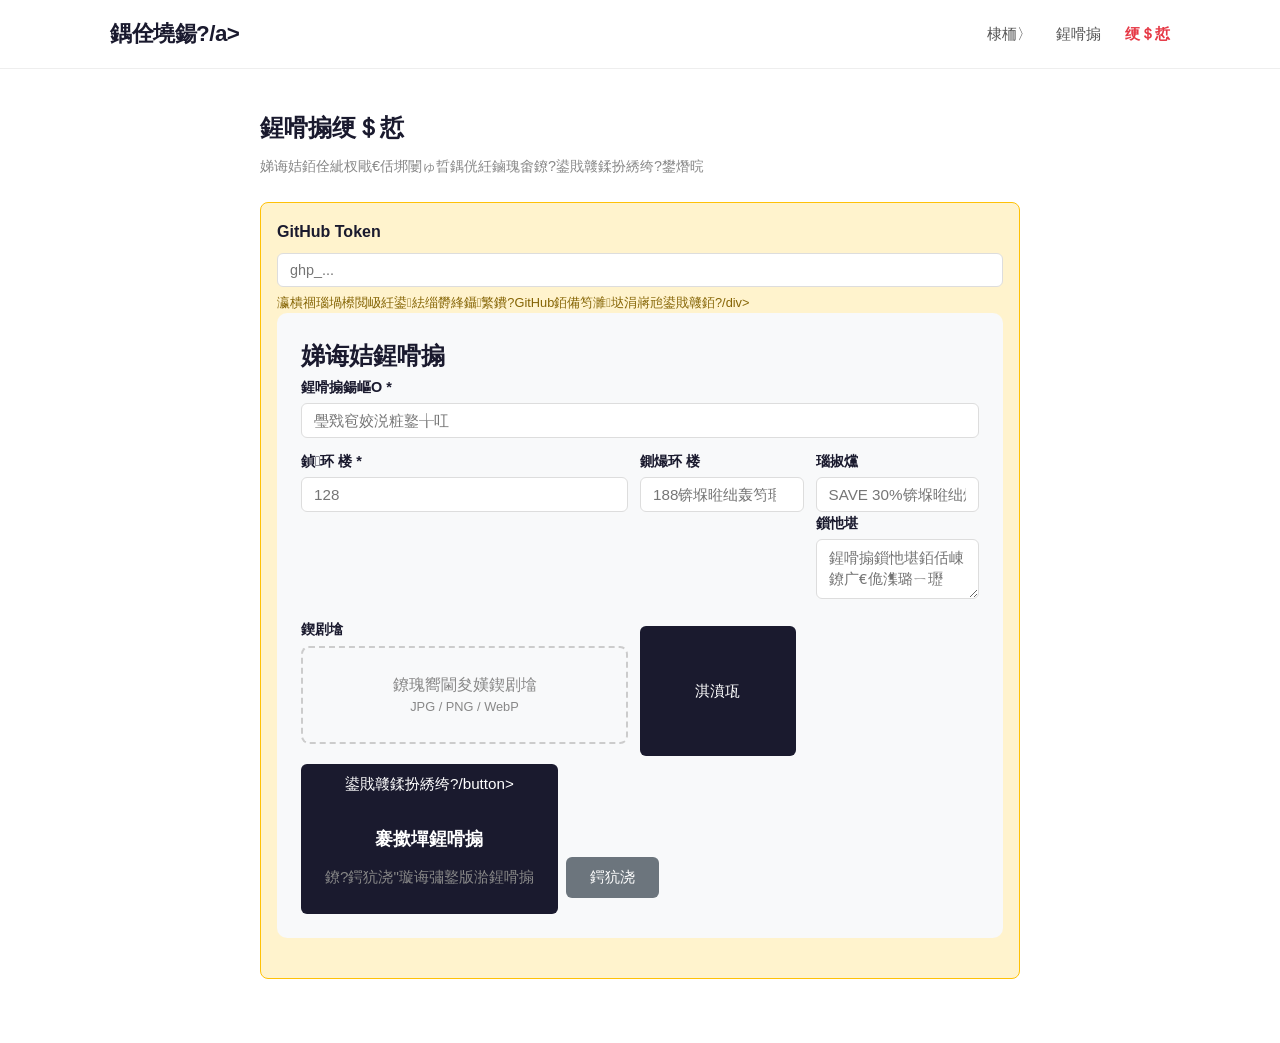
==== commit 5aa584f4: "fix admin page blank bug" ====
--- a/admin.html
+++ b/admin.html
@@ -3,63 +3,60 @@
 <head>
   <meta charset="UTF-8">
   <meta name="viewport" content="width=device-width, initial-scale=1.0">
-  <title>鍟嗗搧绠＄悊 | 绠＄悊鍛?/title>
+  <title>鍟嗗搧绠＄悊</title>
   <link rel="stylesheet" href="css/style.css">
   <style>
     .admin-wrap { max-width: 800px; margin: 0 auto; padding: 40px 20px; }
-    .admin-wrap h1 { margin-bottom: 24px; }
-    .admin-wrap h2 { margin: 32px 0 16px; font-size: 1.2rem; }
+    .admin-wrap h1 { margin-bottom: 8px; font-size: 1.5rem; }
+    .admin-wrap .sub { color: #888; font-size: 0.9rem; margin-bottom: 24px; }
 
     .token-bar {
       background: #fff3cd; border: 1px solid #ffc107; border-radius: 8px;
       padding: 16px; margin-bottom: 24px;
     }
     .token-bar label { display: block; margin-bottom: 8px; font-weight: 600; }
-    .token-bar input { width: 100%; padding: 8px 12px; border: 1px solid #ddd; border-radius: 6px; font-size: 0.9rem; }
+    .token-bar input { width: 100%; padding: 8px 12px; border: 1px solid #ddd; border-radius: 6px; font-size: 0.9rem; box-sizing: border-box; }
     .token-bar .hint { font-size: 0.8rem; color: #856404; margin-top: 6px; }
 
     .admin-form { background: #f8f9fa; border-radius: 10px; padding: 24px; margin-bottom: 24px; }
     .admin-form .row { margin-bottom: 12px; }
     .admin-form label { display: block; font-weight: 600; margin-bottom: 4px; font-size: 0.9rem; }
     .admin-form input, .admin-form textarea {
-      width: 100%; padding: 8px 12px; border: 1px solid #ddd; border-radius: 6px; font-size: 0.95rem;
+      width: 100%; padding: 8px 12px; border: 1px solid #ddd; border-radius: 6px; font-size: 0.95rem; box-sizing: border-box;
     }
     .admin-form textarea { min-height: 60px; resize: vertical; }
-    .admin-form .row-2 { display: grid; grid-template-columns: 1fr 1fr; gap: 12px; }
     .admin-form .row-3 { display: grid; grid-template-columns: 2fr 1fr 1fr; gap: 12px; }
-
-    .admin-form .btn { margin-top: 12px; }
-    .btn-secondary { background: #6c757d; }
-    .btn-secondary:hover { background: #5a6268; }
-    .btn-danger { background: #dc3545; }
-    .btn-danger:hover { background: #c82333; }
-
-    .product-list .item {
+    .btn { display: inline-block; padding: 10px 24px; background: #1a1a2e; color: #fff; border-radius: 6px; font-size: 0.95rem; border: none; cursor: pointer; margin-right: 8px; margin-top: 8px; }
+    .btn:hover { background: #333; }
+    .btn-gray { background: #6c757d; }
+    .btn-gray:hover { background: #5a6268; }
+    .btn-red { background: #dc3545; }
+    .btn-red:hover { background: #c82333; }
+    .btn-small { padding: 4px 12px; font-size: 0.85rem; margin: 0; }
+
+    .item-list { margin: 16px 0; }
+    .item-row {
       display: flex; justify-content: space-between; align-items: center;
       padding: 12px 16px; border: 1px solid #eee; border-radius: 8px; margin-bottom: 8px;
     }
-    .product-list .item .info { flex: 1; }
-    .product-list .item .name { font-weight: 600; }
-    .product-list .item .meta { font-size: 0.85rem; color: #888; }
-    .product-list .item .actions { display: flex; gap: 8px; }
-    .product-list .item .actions button { padding: 4px 12px; font-size: 0.85rem; }
-
-    .status-msg { padding: 12px 16px; border-radius: 8px; margin-bottom: 16px; display: none; }
-    .status-msg.success { background: #d4edda; color: #155724; display: block; }
-    .status-msg.error { background: #f8d7da; color: #721c24; display: block; }
-    .status-msg.loading { background: #cce5ff; color: #004085; display: block; }
-
-    /* 鍥剧墖涓婁紶 */
-    .upload-area {
-      border: 2px dashed #ccc; border-radius: 8px; padding: 20px;
-      text-align: center; cursor: pointer; transition: all 0.2s; margin-bottom: 8px;
-    }
-    .upload-area:hover { border-color: #1a1a2e; background: #f0f0f5; }
-    .upload-area.has-image { border-color: #28a745; background: #f0fff4; padding: 12px; }
-    .upload-area img { max-width: 150px; max-height: 150px; border-radius: 6px; margin-bottom: 8px; }
-    .upload-area .hint { font-size: 0.85rem; color: #888; }
-    #image-input { display: none; }
-    .upload-status { font-size: 0.85rem; color: #28a745; margin-top: 4px; display: none; }
+    .item-row .info { flex: 1; }
+    .item-row .name { font-weight: 600; }
+    .item-row .meta { font-size: 0.85rem; color: #888; }
+
+    .img-upload {
+      border: 2px dashed #ccc; border-radius: 8px; padding: 24px;
+      text-align: center; cursor: pointer; color: #888;
+    }
+    .img-upload:hover { border-color: #1a1a2e; background: #f0f0f5; }
+    .img-upload.has-img { padding: 12px; border-color: #28a745; }
+    .img-upload img { max-width: 120px; max-height: 120px; border-radius: 6px; margin: 0 auto 8px; }
+    #file-input { display: none; }
+
+    .msg { padding: 12px 16px; border-radius: 8px; margin-bottom: 16px; }
+    .msg.ok { background: #d4edda; color: #155724; }
+    .msg.err { background: #f8d7da; color: #721c24; }
+    .msg.wait { background: #cce5ff; color: #004085; }
+    .msg.hide { display: none; }
   </style>
 </head>
 <body>
@@ -69,411 +66,353 @@
       <ul class="nav-links">
         <li><a href="index.html">棣栭〉</a></li>
         <li><a href="products.html">鍟嗗搧</a></li>
-        <li><a href="admin.html" style="color:#e63946;">绠＄悊</a></li>
+        <li><a href="admin.html" style="color:#e63946;font-weight:600;">绠＄悊</a></li>
       </ul>
     </div>
   </nav>
 
   <div class="admin-wrap">
     <h1>鍟嗗搧绠＄悊</h1>
-
-    <!-- Token -->
+    <p class="sub">娣诲姞銆佺紪杈戙€佸垹闄ゅ晢鍝侊紝鏀瑰畬鐐?鍙戝竷鍒扮綉绔?鐢熸晥</p>
+
     <div class="token-bar">
-      <label>GitHub Token锛堥渶瑕?repo 鏉冮檺锛?/label>
-      <input type="password" id="github-token" placeholder="杈撳叆浣犵殑 GitHub Personal Access Token" value="">
-      <div class="hint">Token 鍙瓨鍦ㄤ綘娴忚鍣ㄩ噷銆傚～涓€娆″氨琛岋紝鍒锋柊椤甸潰涓嶄細涓€?/div>
+      <label>GitHub Token</label>
+      <input type="password" id="gh-token" placeholder="ghp_...">
+      <div class="hint">瀛樻祻瑙堝櫒閲岋紝鍙紶缁欎綘鑷繁鐨?GitHub銆備笉濉垯涓嶈兘鍙戝竷銆?/div>
     </div>
 
-    <div id="status-msg" class="status-msg"></div>
-
-    <!-- 娣诲姞/缂栬緫琛ㄥ崟 -->
-    <div class="admin-form" id="product-form">
+    <div id="msg-box" class="msg hide"></div>
+
+    <!-- 琛ㄥ崟 -->
+    <div class="admin-form" id="form-area">
       <h2 id="form-title">娣诲姞鍟嗗搧</h2>
-      <input type="hidden" id="edit-id" value="">
+      <input type="hidden" id="edit-id">
+
       <div class="row">
-        <label>鍟嗗搧鍚嶇О</label>
-        <input type="text" id="prod-name" placeholder="绀轰緥鍟嗗搧 1">
+        <label>鍟嗗搧鍚嶇О *</label>
+        <input id="f-name" placeholder="璺戣窇姣涚粧鐜╁叿">
       </div>
+
       <div class="row-3">
-        <div>
-          <label>鍞环 (楼)</label>
-          <input type="number" id="prod-price" placeholder="128">
+        <div><label>鍞环 楼 *</label><input id="f-price" type="number" placeholder="128"></div>
+        <div><label>鍘熶环 楼</label><input id="f-old" type="number" placeholder="188锛堢暀绌轰笉瑕佸師浠凤級"></div>
+        <div><label>瑙掓爣</label><input id="f-badge" placeholder="SAVE 30%锛堢暀绌烘棤锛?></div>
+      </div>
+
+      <div class="row">
+        <label>鎻忚堪</label>
+        <textarea id="f-desc" placeholder="鍟嗗搧鎻忚堪銆佸崠鐐广€佹潗璐ㄧ瓑"></textarea>
+      </div>
+
+      <div class="row">
+        <label>鍥剧墖</label>
+        <div class="img-upload" id="img-area" onclick="document.getElementById('file-input').click()">
+          <div id="img-preview"><p>鐐瑰嚮閫夋嫨鍥剧墖</p><p style="font-size:0.8rem;">JPG / PNG / WebP</p></div>
         </div>
-        <div>
-          <label>鍘熶环 (楼)</label>
-          <input type="number" id="prod-original" placeholder="188锛堢暀绌烘棤鍘熶环锛?>
-        </div>
-        <div>
-          <label>瑙掓爣</label>
-          <input type="text" id="prod-badge" placeholder="SAVE 30%锛堢暀绌烘棤瑙掓爣锛?>
-        </div>
+        <input type="file" id="file-input" accept="image/jpeg,image/png,image/webp">
       </div>
-      <div class="row">
-        <label>鍟嗗搧鎻忚堪</label>
-        <textarea id="prod-desc" placeholder="鍟嗗搧鎻忚堪鏂囧瓧"></textarea>
-      </div>
-
-      <!-- 鍥剧墖涓婁紶 -->
-      <div class="row">
-        <label>鍟嗗搧鍥剧墖</label>
-        <div class="upload-area" id="upload-area" onclick="document.getElementById('image-input').click()">
-          <div id="upload-preview">
-            <p>鐐瑰嚮閫夋嫨鍥剧墖</p>
-            <p class="hint">鏀寔 JPG銆丳NG銆乄ebP</p>
-          </div>
-        </div>
-        <input type="file" id="image-input" accept="image/jpeg,image/png,image/webp">
-        <div id="upload-status" class="upload-status"></div>
-        <input type="hidden" id="prod-image" value="">
-      </div>
-
-      <button class="btn" onclick="saveProduct()">淇濆瓨鍟嗗搧</button>
-      <button class="btn btn-secondary" onclick="cancelEdit()" style="display:none;" id="cancel-btn">鍙栨秷</button>
+
+      <button class="btn" onclick="saveItem()">淇濆瓨</button>
+      <button class="btn btn-gray" id="btn-cancel" onclick="cancelEdit()" style="display:none;">鍙栨秷</button>
     </div>
 
-    <!-- 鍙戝竷鎸夐挳 -->
-    <button class="btn" onclick="publishToGitHub()" id="publish-btn">鍙戝竷鍒扮綉绔?/button>
-
-    <!-- 褰撳墠鍟嗗搧鍒楄〃 -->
-    <h2>褰撳墠鍟嗗搧</h2>
-    <div class="product-list" id="product-list">
-      <p style="color:#888;">鐐?鍔犺浇"鑾峰彇褰撳墠鍟嗗搧鏁版嵁</p>
+    <button class="btn" onclick="doPublish()" id="btn-pub">鍙戝竷鍒扮綉绔?/button>
+
+    <h2 style="margin-top:32px;font-size:1.1rem;">褰撳墠鍟嗗搧</h2>
+    <div class="item-list" id="item-list">
+      <p style="color:#888;">鐐?鍔犺浇"璇诲彇鐜版湁鍟嗗搧</p>
     </div>
-    <button class="btn btn-secondary" onclick="loadFromGitHub()" style="margin-top:8px;">浠?GitHub 鍔犺浇</button>
+    <button class="btn btn-gray" onclick="doLoad()">鍔犺浇</button>
   </div>
 
-  <script src="js/products.js"></script>
   <script>
-    // ===== 鏈湴鍟嗗搧绠＄悊 =====
-    let localProducts = [];
-
-    // 鎭㈠ Token 鍜屽晢鍝?    window.onload = function() {
-      const saved = localStorage.getItem('gh_token');
-      if (saved) document.getElementById('github-token').value = saved;
-      const savedProducts = localStorage.getItem('local_products');
-      if (savedProducts) {
-        try { localProducts = JSON.parse(savedProducts); renderLocalList(); } catch(e) {}
-      }
-    }
-
-    // 鍥剧墖閫夋嫨 & 棰勮
-    document.getElementById('image-input').addEventListener('change', function(e) {
-      const file = e.target.files[0];
+    let items = [];
+
+    // 椤甸潰鍔犺浇 - 鎭㈠鏁版嵁
+    (function() {
+      var t = localStorage.getItem('_tk');
+      if (t) document.getElementById('gh-token').value = t;
+      var d = localStorage.getItem('_items');
+      if (d) try { items = JSON.parse(d); render(); } catch(e) {}
+    })();
+
+    // 鍥剧墖閫夋嫨
+    document.getElementById('file-input').onchange = function(e) {
+      var file = e.target.files[0];
       if (!file) return;
-      const reader = new FileReader();
-      reader.onload = function(ev) {
-        const area = document.getElementById('upload-area');
-        area.classList.add('has-image');
-        document.getElementById('upload-preview').innerHTML =
-          '<img src="' + ev.target.result + '"><p class="hint">' + file.name + '</p>';
-        document.getElementById('prod-image').value = file.name;
-        document.getElementById('upload-status').style.display = 'none';
+      var r = new FileReader();
+      r.onload = function(ev) {
+        var a = document.getElementById('img-area');
+        a.classList.add('has-img');
+        document.getElementById('img-preview').innerHTML = '<img src="' + ev.target.result + '"><p style="font-size:0.8rem;color:#888;">' + file.name + '</p>';
+        a._file = file;
       };
-      reader.readAsDataURL(file);
-    });
-
-    function renderLocalList() {
-      const el = document.getElementById('product-list');
-      if (localProducts.length === 0) {
+      r.readAsDataURL(file);
+    };
+
+    function msg(text, type) {
+      var m = document.getElementById('msg-box');
+      m.textContent = text;
+      m.className = 'msg ' + type;
+    }
+
+    function render() {
+      var el = document.getElementById('item-list');
+      if (items.length === 0) {
         el.innerHTML = '<p style="color:#888;">鏆傛棤鍟嗗搧</p>';
         return;
       }
-      el.innerHTML = localProducts.map((p, i) => `
-        <div class="item">
-          <div class="info">
-            <div class="name">${p.name}</div>
-            <div class="meta">楼${p.price}${p.originalPrice ? ' 鍘熶环楼' + p.originalPrice : ''} | ${p.badge || '鏃犺鏍?}</div>
-          </div>
-          <div class="actions">
-            <button class="btn btn-secondary" onclick="editProduct(${i})">缂栬緫</button>
-            <button class="btn btn-danger" onclick="deleteProduct(${i})">鍒犻櫎</button>
-          </div>
-        </div>
-      `).join('');
-    }
-
-    function saveProduct() {
-      const id = document.getElementById('edit-id').value;
-      const name = document.getElementById('prod-name').value.trim();
-      const price = parseFloat(document.getElementById('prod-price').value);
-      const original = document.getElementById('prod-original').value;
-      const badge = document.getElementById('prod-badge').value.trim();
-      const desc = document.getElementById('prod-desc').value.trim();
-      const image = document.getElementById('prod-image').value.trim();
-
-      if (!name || !price) { setStatus('璇疯嚦灏戝～鍐欏晢鍝佸悕绉板拰鍞环', 'error'); return; }
-
-      const product = {
-        id: id || ('product-' + Date.now()),
+      var html = '';
+      for (var i = 0; i < items.length; i++) {
+        var p = items[i];
+        html += '<div class="item-row">' +
+          '<div class="info"><div class="name">' + esc(p.name) + '</div>' +
+          '<div class="meta">楼' + p.price + (p.originalPrice ? ' 鍘熶环楼' + p.originalPrice : '') + '</div></div>' +
+          '<div><button class="btn btn-gray btn-small" onclick="editItem(' + i + ')">缂栬緫</button>' +
+          ' <button class="btn btn-red btn-small" onclick="delItem(' + i + ')">鍒犻櫎</button></div></div>';
+      }
+      el.innerHTML = html;
+      localStorage.setItem('_items', JSON.stringify(items));
+    }
+
+    function esc(s) { return (s || '').replace(/[<>&]/g, function(c) { return {'<':'&lt;','>':'&gt;','&':'&amp;'}[c]; }); }
+
+    function saveItem() {
+      var id = document.getElementById('edit-id').value;
+      var name = document.getElementById('f-name').value.trim();
+      var price = parseFloat(document.getElementById('f-price').value);
+      if (!name || !price) { msg('璇峰～鍟嗗搧鍚嶇О鍜屽敭浠?, 'err'); return; }
+
+      var old = document.getElementById('f-old').value;
+      var badge = document.getElementById('f-badge').value.trim();
+      var desc = document.getElementById('f-desc').value.trim();
+
+      var file = (document.getElementById('img-area')._file);
+      var imgName = '';
+      if (file) {
+        imgName = Date.now() + '-' + file.name.replace(/[^a-zA-Z0-9.-]/g, '_');
+      }
+
+      var obj = {
+        id: id || ('p' + Date.now()),
         name: name,
         price: price,
         description: desc || '鍟嗗搧鎻忚堪',
-        images: [image || 'placeholder.svg']
+        images: [imgName || 'placeholder.svg'],
+        _imgFile: file ? file : null,
+        _imgName: imgName
       };
-      if (original) product.originalPrice = parseFloat(original);
-      if (badge) product.badge = badge;
-
-      if (id && localProducts.find(p => p.id === id)) {
-        const idx = localProducts.findIndex(p => p.id === id);
-        localProducts[idx] = product;
-        setStatus('鍟嗗搧宸叉洿鏂?, 'success');
+      if (old) obj.originalPrice = parseFloat(old);
+      if (badge) obj.badge = badge;
+
+      if (id) {
+        for (var i = 0; i < items.length; i++) {
+          if (items[i].id === id) {
+            // 淇濈暀鏃у浘鐗囦俊鎭?            if (!file) {
+              obj.images = items[i].images;
+              obj._imgFile = items[i]._imgFile || null;
+              obj._imgName = items[i]._imgName || '';
+            }
+            items[i] = obj;
+            break;
+          }
+        }
+        msg('宸叉洿鏂?, 'ok');
       } else {
-        localProducts.push(product);
-        setStatus('鍟嗗搧宸叉坊鍔?, 'success');
-      }
-
-      localStorage.setItem('local_products', JSON.stringify(localProducts));
+        items.push(obj);
+        msg('宸叉坊鍔?, 'ok');
+      }
+
       clearForm();
-      renderLocalList();
-    }
-
-    function editProduct(idx) {
-      const p = localProducts[idx];
+      render();
+    }
+
+    function editItem(i) {
+      var p = items[i];
       document.getElementById('edit-id').value = p.id;
-      document.getElementById('prod-name').value = p.name;
-      document.getElementById('prod-price').value = p.price;
-      document.getElementById('prod-original').value = p.originalPrice || '';
-      document.getElementById('prod-badge').value = p.badge || '';
-      document.getElementById('prod-desc').value = p.description || '';
-      document.getElementById('prod-image').value = (p.images && p.images[0] !== 'placeholder.svg') ? p.images[0] : '';
+      document.getElementById('f-name').value = p.name;
+      document.getElementById('f-price').value = p.price;
+      document.getElementById('f-old').value = p.originalPrice || '';
+      document.getElementById('f-badge').value = p.badge || '';
+      document.getElementById('f-desc').value = p.description || '';
       document.getElementById('form-title').textContent = '缂栬緫鍟嗗搧';
-      document.getElementById('cancel-btn').style.display = 'inline-block';
-      // 閲嶇疆鍥剧墖棰勮
-      const area = document.getElementById('upload-area');
-      area.classList.remove('has-image');
-      document.getElementById('upload-preview').innerHTML = '<p>鐐瑰嚮閫夋嫨鏂板浘鐗?/p><p class="hint">涓嶉€夊垯淇濈暀鍘熷浘</p>';
-      window.scrollTo({ top: 0, behavior: 'smooth' });
-    }
-
-    function deleteProduct(idx) {
-      if (!confirm('纭畾鍒犻櫎杩欎釜鍟嗗搧锛?)) return;
-      localProducts.splice(idx, 1);
-      localStorage.setItem('local_products', JSON.stringify(localProducts));
-      renderLocalList();
-      setStatus('鍟嗗搧宸插垹闄?, 'success');
+      document.getElementById('btn-cancel').style.display = 'inline-block';
+      var a = document.getElementById('img-area');
+      a.classList.remove('has-img');
+      a._file = null;
+      document.getElementById('img-preview').innerHTML = '<p>鐐瑰嚮閫夋柊鍥撅紙涓嶉€変繚鐣欏師鍥撅級</p>';
+    }
+
+    function delItem(i) {
+      if (!confirm('纭畾鍒犻櫎锛?)) return;
+      items.splice(i, 1);
+      render();
+      msg('宸插垹闄?, 'ok');
     }
 
     function cancelEdit() { clearForm(); }
 
     function clearForm() {
       document.getElementById('edit-id').value = '';
-      document.getElementById('prod-name').value = '';
-      document.getElementById('prod-price').value = '';
-      document.getElementById('prod-original').value = '';
-      document.getElementById('prod-badge').value = '';
-      document.getElementById('prod-desc').value = '';
-      document.getElementById('prod-image').value = '';
+      document.getElementById('f-name').value = '';
+      document.getElementById('f-price').value = '';
+      document.getElementById('f-old').value = '';
+      document.getElementById('f-badge').value = '';
+      document.getElementById('f-desc').value = '';
       document.getElementById('form-title').textContent = '娣诲姞鍟嗗搧';
-      document.getElementById('cancel-btn').style.display = 'none';
-      const area = document.getElementById('upload-area');
-      area.classList.remove('has-image');
-      document.getElementById('upload-preview').innerHTML = '<p>鐐瑰嚮閫夋嫨鍥剧墖</p><p class="hint">鏀寔 JPG銆丳NG銆乄ebP</p>';
-      document.getElementById('upload-status').style.display = 'none';
-    }
-
-    // ===== 淇濆瓨 Token =====
+      document.getElementById('btn-cancel').style.display = 'none';
+      resetImg();
+    }
+
+    function resetImg() {
+      var a = document.getElementById('img-area');
+      a.classList.remove('has-img');
+      a._file = null;
+      document.getElementById('img-preview').innerHTML = '<p>鐐瑰嚮閫夋嫨鍥剧墖</p><p style="font-size:0.8rem;">JPG / PNG / WebP</p>';
+      document.getElementById('file-input').value = '';
+    }
+
+    // ===== GitHub =====
     function getToken() {
-      const token = document.getElementById('github-token').value.trim();
-      if (!token) { setStatus('璇峰厛杈撳叆 GitHub Token', 'error'); return null; }
-      localStorage.setItem('gh_token', token);
-      return token;
-    }
-
-    function setStatus(msg, type) {
-      const el = document.getElementById('status-msg');
-      el.textContent = msg;
-      el.className = 'status-msg ' + type;
-    }
-
-    // ===== 涓婁紶鍥剧墖鍒?GitHub =====
-    async function uploadImage(file, token) {
-      return new Promise((resolve, reject) => {
-        const reader = new FileReader();
-        reader.onload = async function(ev) {
+      var t = document.getElementById('gh-token').value.trim();
+      if (!t) { msg('璇峰～ GitHub Token', 'err'); return null; }
+      localStorage.setItem('_tk', t);
+      return t;
+    }
+
+    function b64(s) {
+      return btoa(unescape(encodeURIComponent(s)));
+    }
+
+    async function uploadImg(file, name, token) {
+      var r = await fetch(file);
+      var blob = await r.blob();
+      var reader = new FileReader();
+      return new Promise(function(resolve, reject) {
+        reader.onload = async function(e) {
           try {
-            const base64 = ev.target.result.split(',')[1];
-            const fileName = Date.now() + '-' + file.name.replace(/[^a-zA-Z0-9.-]/g, '_');
-
-            // 妫€鏌ユ枃浠舵槸鍚﹀瓨鍦?            const checkResp = await fetch('https://api.github.com/repos/kkkill-pp/store-site/contents/images/' + fileName, {
+            var data = e.target.result.split(',')[1];
+            // 妫€鏌ユ槸鍚﹀凡瀛樺湪
+            var c = await fetch('https://api.github.com/repos/kkkill-pp/store-site/contents/images/' + name, {
               headers: { 'Authorization': 'token ' + token }
             });
-            const checkData = await checkResp.json();
-            const sha = checkData.sha || null;
-
-            // 涓婁紶/瑕嗙洊
-            const putBody = {
-              message: '涓婁紶鍥剧墖 ' + fileName,
-              content: base64
-            };
-            if (sha) putBody.sha = sha;
-
-            const putResp = await fetch('https://api.github.com/repos/kkkill-pp/store-site/contents/images/' + fileName, {
+            var cd = await c.json();
+            var sha = cd.sha || undefined;
+            var body = { message: '涓婁紶 ' + name, content: data };
+            if (sha) body.sha = sha;
+            var r2 = await fetch('https://api.github.com/repos/kkkill-pp/store-site/contents/images/' + name, {
               method: 'PUT',
-              headers: {
-                'Authorization': 'token ' + token,
-                'Content-Type': 'application/json'
-              },
-              body: JSON.stringify(putBody)
+              headers: { 'Authorization': 'token ' + token, 'Content-Type': 'application/json' },
+              body: JSON.stringify(body)
             });
-
-            if (putResp.ok) {
-              resolve(fileName);
-            } else {
-              const err = await putResp.json();
-              reject(err.message);
-            }
-          } catch(e) {
-            reject(e.message);
+            if (r2.ok) resolve();
+            else { var e2 = await r2.json(); reject(e2.message); }
+          } catch(e) { reject(e.message); }
+        };
+        reader.readAsDataURL(blob);
+      });
+    }
+
+    async function doPublish() {
+      var token = getToken();
+      if (!token || items.length === 0) { msg('娌℃湁鍟嗗搧鍙彂甯?, 'err'); return; }
+
+      msg('鍙戝竷涓?..', 'wait');
+      document.getElementById('btn-pub').disabled = true;
+
+      try {
+        // 1. 涓婁紶鍥剧墖
+        var imgTasks = [];
+        for (var i = 0; i < items.length; i++) {
+          if (items[i]._imgFile && items[i]._imgName) {
+            imgTasks.push(uploadImg(items[i]._imgFile, items[i]._imgName, token));
           }
-        };
-        reader.readAsDataURL(file);
-      });
-    }
-
-    // ===== 鍙戝竷鍒?GitHub =====
-    async function publishToGitHub() {
-      const token = getToken();
-      if (!token) return;
-      if (localProducts.length === 0) { setStatus('娌℃湁鍟嗗搧鍙彂甯?, 'error'); return; }
-
-      setStatus('姝ｅ湪鍙戝竷...', 'loading');
-      document.getElementById('publish-btn').disabled = true;
-
-      try {
-        // 鑾峰彇褰撳墠 products.js 鐨?SHA
-        const repoUrl = 'https://api.github.com/repos/kkkill-pp/store-site';
-        const getResp = await fetch(repoUrl + '/contents/js/products.js', {
+        }
+        if (imgTasks.length > 0) {
+          msg('涓婁紶 ' + imgTasks.length + ' 寮犲浘鐗?..', 'wait');
+          await Promise.all(imgTasks);
+        }
+
+        // 2. 鏇存柊 products.js
+        var list = items.map(function(p) {
+          var lines = ['    {'];
+          lines.push("      id: '" + p.id + "',");
+          lines.push("      name: '" + (p.name || '').replace(/'/g, "\\'") + "',");
+          lines.push('      price: ' + p.price + ',');
+          if (p.originalPrice) lines.push('      originalPrice: ' + p.originalPrice + ',');
+          if (p.badge) lines.push("      badge: '" + (p.badge || '').replace(/'/g, "\\'") + "',");
+          lines.push("      description: '" + (p.description || '').replace(/'/g, "\\'") + "',");
+          var img = (p.images && p.images[0]) ? p.images[0] : 'placeholder.svg';
+          if (p._imgName) img = p._imgName;
+          lines.push("      images: ['" + img + "']");
+          lines.push('    }');
+          return lines.join('\n');
+        });
+
+        var js = 'const products = [\n' + list.join(',\n') + '\n];\n\n' +
+          'function renderProductCard(product) {\n' +
+          '  const imgFile = product.images && product.images[0] ? product.images[0] : "placeholder.svg";\n' +
+          '  return `<a href="product.html?id=${product.id}" class="product-card"><img src="images/${imgFile}" alt="${product.name}"><div class="info">${product.badge ? `<span class="badge">${product.badge}</span>` : ""}<h3>${product.name}</h3><span class="price">楼${product.price}</span>${product.originalPrice ? `<span class="original-price">楼${product.originalPrice}</span>` : ""}</div></a>`;\n' +
+          '}\n\n' +
+          'function renderProducts(productList, elementId) {\n' +
+          '  const container = document.getElementById(elementId);\n' +
+          '  if (!container) return;\n' +
+          '  container.innerHTML = productList.map(p => renderProductCard(p)).join("");\n' +
+          '}\n';
+
+        // 鑾峰彇 SHA
+        var g = await fetch('https://api.github.com/repos/kkkill-pp/store-site/contents/js/products.js', {
           headers: { 'Authorization': 'token ' + token }
         });
-        const getData = await getResp.json();
-        if (getData.message) { setStatus('鍔犺浇澶辫触锛? + getData.message, 'error'); document.getElementById('publish-btn').disabled = false; return; }
-
-        const sha = getData.sha;
-
-        // 鐢熸垚鏂?products.js
-        const jsContent = generateProductsJS(localProducts);
-
-        // 鎻愪氦鏇存柊
-        const putResp = await fetch(repoUrl + '/contents/js/products.js', {
+        var gd = await g.json();
+        if (gd.message) { msg('GitHub 閿欒锛? + gd.message, 'err'); return; }
+        var sha = gd.sha;
+
+        var p2 = await fetch('https://api.github.com/repos/kkkill-pp/store-site/contents/js/products.js', {
           method: 'PUT',
           headers: { 'Authorization': 'token ' + token, 'Content-Type': 'application/json' },
-          body: JSON.stringify({
-            message: '鏇存柊鍟嗗搧鏁版嵁',
-            content: btoa(unescape(encodeURIComponent(jsContent))),
-            sha: sha
-          })
+          body: JSON.stringify({ message: '鏇存柊鍟嗗搧', content: b64(js), sha: sha })
         });
-
-        if (putResp.ok) {
-          setStatus('鍙戝竷鎴愬姛锛佺綉绔?1-2 鍒嗛挓鍚庤嚜鍔ㄦ洿鏂?, 'success');
+        if (p2.ok) {
+          msg('鍙戝竷鎴愬姛锛?-2 鍒嗛挓鍚庣綉绔欐洿鏂?, 'ok');
+          // 娓呴櫎鏂囦欢寮曠敤
+          for (var j = 0; j < items.length; j++) {
+            delete items[j]._imgFile;
+            delete items[j]._imgName;
+          }
+          localStorage.setItem('_items', JSON.stringify(items));
         } else {
-          const err = await putResp.json();
-          setStatus('鍙戝竷澶辫触锛? + (err.message || '鏈煡閿欒'), 'error');
+          var e = await p2.json();
+          msg('鍙戝竷澶辫触锛? + (e.message || ''), 'err');
         }
       } catch(e) {
-        setStatus('缃戠粶閿欒锛? + e.message, 'error');
-      } finally {
-        document.getElementById('publish-btn').disabled = false;
-      }
-    }
-
-    // 甯﹀浘鐗囦笂浼犵殑鍙戝竷
-    async function saveAndPublishWithImage() {
-      const fileInput = document.getElementById('image-input');
-      const file = fileInput.files[0];
-      const token = getToken();
+        msg('閿欒锛? + e.message, 'err');
+      }
+      document.getElementById('btn-pub').disabled = false;
+    }
+
+    async function doLoad() {
+      var token = getToken();
       if (!token) return;
-
-      if (!file) {
-        // 娌￠€夋柊鍥剧墖锛岀洿鎺ヤ繚瀛樺晢鍝佹暟鎹?        saveProduct();
-        return;
-      }
-
-      setStatus('姝ｅ湪涓婁紶鍥剧墖...', 'loading');
-
+      msg('鍔犺浇涓?..', 'wait');
       try {
-        const fileName = await uploadImage(file, token);
-        document.getElementById('prod-image').value = fileName;
-        document.getElementById('upload-status').textContent = '鉁?鍥剧墖宸蹭笂浼?;
-        document.getElementById('upload-status').style.display = 'block';
-        saveProduct();
-      } catch(e) {
-        setStatus('鍥剧墖涓婁紶澶辫触锛? + e, 'error');
-      }
-    }
-
-    async function loadFromGitHub() {
-      const token = getToken();
-      if (!token) return;
-
-      setStatus('姝ｅ湪鍔犺浇...', 'loading');
-
-      try {
-        const resp = await fetch('https://api.github.com/repos/kkkill-pp/store-site/contents/js/products.js', {
+        var r = await fetch('https://api.github.com/repos/kkkill-pp/store-site/contents/js/products.js', {
           headers: { 'Authorization': 'token ' + token }
         });
-        const data = await resp.json();
-        if (data.message) { setStatus('鍔犺浇澶辫触锛? + data.message, 'error'); return; }
-
-        const content = decodeURIComponent(escape(atob(data.content)));
-        const match = content.match(/const products\s*=\s*(\[[\s\S]*?\]);/);
-        if (match) {
-          localProducts = eval(match[1]);
-          localStorage.setItem('local_products', JSON.stringify(localProducts));
-          renderLocalList();
-          setStatus('宸插姞杞?' + localProducts.length + ' 涓晢鍝?, 'success');
+        var d = await r.json();
+        if (d.message) { msg('鍔犺浇澶辫触锛? + d.message, 'err'); return; }
+        var c = decodeURIComponent(escape(atob(d.content)));
+        var m = c.match(/const products\s*=\s*(\[[\s\S]*?\]);/);
+        if (m) {
+          items = eval(m[1]);
+          render();
+          msg('宸插姞杞?' + items.length + ' 涓晢鍝?, 'ok');
         } else {
-          setStatus('瑙ｆ瀽澶辫触锛氭壘涓嶅埌鍟嗗搧鏁版嵁', 'error');
+          msg('瑙ｆ瀽澶辫触', 'err');
         }
       } catch(e) {
-        setStatus('鍔犺浇澶辫触锛? + e.message, 'error');
-      }
-    }
-
-    function generateProductsJS(products) {
-      const items = products.map(p => {
-        const lines = ['    {'];
-        lines.push("      id: '" + p.id + "',");
-        lines.push("      name: '" + (p.name || '').replace(/'/g, "\\'") + "',");
-        lines.push('      price: ' + p.price + ',');
-        if (p.originalPrice) lines.push('      originalPrice: ' + p.originalPrice + ',');
-        if (p.badge) lines.push("      badge: '" + (p.badge || '').replace(/'/g, "\\'") + "',");
-        lines.push("      description: '" + (p.description || '').replace(/'/g, "\\'") + "',");
-        const img = (p.images && p.images[0]) ? p.images[0] : 'placeholder.svg';
-        lines.push("      images: ['" + img + "']");
-        lines.push('    }');
-        return lines.join('\n');
-      });
-
-      return (
-`// ===== 浜у搧鏁版嵁 =====
-// 鍦?https://kkkill-pp.github.io/store-site/admin.html 涓婄鐞?
-const products = [
-${items.join(',\n')}
-];
-
-// 娓叉煋鍑芥暟
-function renderProductCard(product) {
-  const imgFile = product.images && product.images[0] ? product.images[0] : 'placeholder.svg';
-  return \`
-    <a href="product.html?id=\${product.id}" class="product-card">
-      <img src="images/\${imgFile}" alt="\${product.name}">
-      <div class="info">
-        \${product.badge ? \`<span class="badge">\${product.badge}</span>\` : ''}
-        <h3>\${product.name}</h3>
-        <span class="price">楼\${product.price}</span>
-        \${product.originalPrice ? \`<span class="original-price">楼\${product.originalPrice}</span>\` : ''}
-      </div>
-    </a>
-  \`;
-}
-
-function renderProducts(productList, elementId) {
-  const container = document.getElementById(elementId);
-  if (!container) return;
-  container.innerHTML = productList.map(p => renderProductCard(p)).join('');
-}
-`);
+        msg('鍔犺浇澶辫触锛? + e.message, 'err');
+      }
     }
   </script>
 </body>
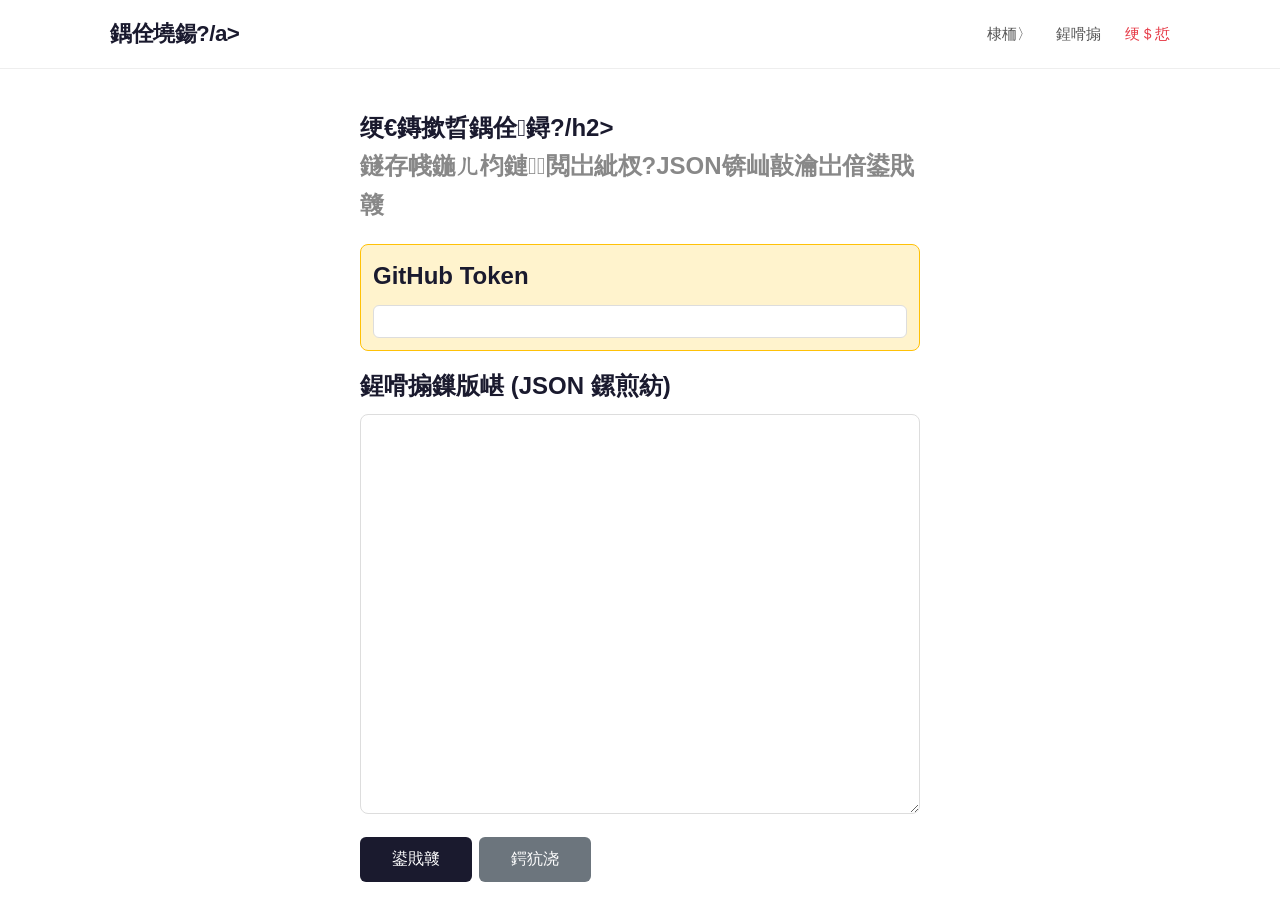
==== commit 18ea7cf1: "simplify admin" ====
--- a/admin.html
+++ b/admin.html
@@ -1,419 +1,131 @@
 <!DOCTYPE html>
-<html lang="zh-CN">
+<html>
 <head>
-  <meta charset="UTF-8">
-  <meta name="viewport" content="width=device-width, initial-scale=1.0">
-  <title>鍟嗗搧绠＄悊</title>
-  <link rel="stylesheet" href="css/style.css">
-  <style>
-    .admin-wrap { max-width: 800px; margin: 0 auto; padding: 40px 20px; }
-    .admin-wrap h1 { margin-bottom: 8px; font-size: 1.5rem; }
-    .admin-wrap .sub { color: #888; font-size: 0.9rem; margin-bottom: 24px; }
-
-    .token-bar {
-      background: #fff3cd; border: 1px solid #ffc107; border-radius: 8px;
-      padding: 16px; margin-bottom: 24px;
-    }
-    .token-bar label { display: block; margin-bottom: 8px; font-weight: 600; }
-    .token-bar input { width: 100%; padding: 8px 12px; border: 1px solid #ddd; border-radius: 6px; font-size: 0.9rem; box-sizing: border-box; }
-    .token-bar .hint { font-size: 0.8rem; color: #856404; margin-top: 6px; }
-
-    .admin-form { background: #f8f9fa; border-radius: 10px; padding: 24px; margin-bottom: 24px; }
-    .admin-form .row { margin-bottom: 12px; }
-    .admin-form label { display: block; font-weight: 600; margin-bottom: 4px; font-size: 0.9rem; }
-    .admin-form input, .admin-form textarea {
-      width: 100%; padding: 8px 12px; border: 1px solid #ddd; border-radius: 6px; font-size: 0.95rem; box-sizing: border-box;
-    }
-    .admin-form textarea { min-height: 60px; resize: vertical; }
-    .admin-form .row-3 { display: grid; grid-template-columns: 2fr 1fr 1fr; gap: 12px; }
-    .btn { display: inline-block; padding: 10px 24px; background: #1a1a2e; color: #fff; border-radius: 6px; font-size: 0.95rem; border: none; cursor: pointer; margin-right: 8px; margin-top: 8px; }
-    .btn:hover { background: #333; }
-    .btn-gray { background: #6c757d; }
-    .btn-gray:hover { background: #5a6268; }
-    .btn-red { background: #dc3545; }
-    .btn-red:hover { background: #c82333; }
-    .btn-small { padding: 4px 12px; font-size: 0.85rem; margin: 0; }
-
-    .item-list { margin: 16px 0; }
-    .item-row {
-      display: flex; justify-content: space-between; align-items: center;
-      padding: 12px 16px; border: 1px solid #eee; border-radius: 8px; margin-bottom: 8px;
-    }
-    .item-row .info { flex: 1; }
-    .item-row .name { font-weight: 600; }
-    .item-row .meta { font-size: 0.85rem; color: #888; }
-
-    .img-upload {
-      border: 2px dashed #ccc; border-radius: 8px; padding: 24px;
-      text-align: center; cursor: pointer; color: #888;
-    }
-    .img-upload:hover { border-color: #1a1a2e; background: #f0f0f5; }
-    .img-upload.has-img { padding: 12px; border-color: #28a745; }
-    .img-upload img { max-width: 120px; max-height: 120px; border-radius: 6px; margin: 0 auto 8px; }
-    #file-input { display: none; }
-
-    .msg { padding: 12px 16px; border-radius: 8px; margin-bottom: 16px; }
-    .msg.ok { background: #d4edda; color: #155724; }
-    .msg.err { background: #f8d7da; color: #721c24; }
-    .msg.wait { background: #cce5ff; color: #004085; }
-    .msg.hide { display: none; }
-  </style>
+<meta charset="utf-8">
+<title>绠＄悊</title>
+<link rel="stylesheet" href="css/style.css">
 </head>
 <body>
-  <nav class="navbar">
-    <div class="container">
-      <a href="index.html" class="logo">鍝佺墝鍚?/a>
-      <ul class="nav-links">
-        <li><a href="index.html">棣栭〉</a></li>
-        <li><a href="products.html">鍟嗗搧</a></li>
-        <li><a href="admin.html" style="color:#e63946;font-weight:600;">绠＄悊</a></li>
-      </ul>
-    </div>
-  </nav>
+<nav class="navbar"><div class="container">
+<a href="index.html" class="logo">鍝佺墝鍚?/a>
+<ul class="nav-links">
+<li><a href="index.html">棣栭〉</a></li>
+<li><a href="products.html">鍟嗗搧</a></li>
+<li><a href="admin.html" style="color:#e63946;">绠＄悊</a></li>
+</ul>
+</div></nav>
 
-  <div class="admin-wrap">
-    <h1>鍟嗗搧绠＄悊</h1>
-    <p class="sub">娣诲姞銆佺紪杈戙€佸垹闄ゅ晢鍝侊紝鏀瑰畬鐐?鍙戝竷鍒扮綉绔?鐢熸晥</p>
+<div style="max-width:600px;margin:40px auto;padding:0 20px;">
+<h2>绠€鏄撳晢鍝佺鐞?/h2>
+<p style="color:#888;margin-bottom:20px;">鐩存帴鍦ㄦ枃鏈閲岀紪杈?JSON锛屾敼瀹岀偣鍙戝竷</p>
 
-    <div class="token-bar">
-      <label>GitHub Token</label>
-      <input type="password" id="gh-token" placeholder="ghp_...">
-      <div class="hint">瀛樻祻瑙堝櫒閲岋紝鍙紶缁欎綘鑷繁鐨?GitHub銆備笉濉垯涓嶈兘鍙戝竷銆?/div>
-    </div>
+<div style="background:#fff3cd;border:1px solid #ffc107;border-radius:8px;padding:12px;margin-bottom:16px;">
+<label style="font-weight:600;display:block;margin-bottom:4px;">GitHub Token</label>
+<input id="tk" type="password" style="width:100%;padding:8px;border:1px solid #ddd;border-radius:6px;box-sizing:border-box;">
+</div>
 
-    <div id="msg-box" class="msg hide"></div>
+<div id="msg" style="display:none;padding:12px;border-radius:8px;margin-bottom:12px;"></div>
 
-    <!-- 琛ㄥ崟 -->
-    <div class="admin-form" id="form-area">
-      <h2 id="form-title">娣诲姞鍟嗗搧</h2>
-      <input type="hidden" id="edit-id">
+<p style="margin-bottom:8px;font-weight:600;">鍟嗗搧鏁版嵁 (JSON 鏍煎紡)</p>
+<textarea id="data" style="width:100%;height:400px;padding:12px;border:1px solid #ddd;border-radius:8px;font-family:monospace;font-size:13px;box-sizing:border-box;resize:vertical;"></textarea>
 
-      <div class="row">
-        <label>鍟嗗搧鍚嶇О *</label>
-        <input id="f-name" placeholder="璺戣窇姣涚粧鐜╁叿">
-      </div>
+<div style="margin-top:12px;">
+<button class="btn" onclick="doPub()">鍙戝竷</button>
+<button class="btn" style="background:#6c757d;" onclick="doLoad()">鍔犺浇</button>
+</div>
+</div>
 
-      <div class="row-3">
-        <div><label>鍞环 楼 *</label><input id="f-price" type="number" placeholder="128"></div>
-        <div><label>鍘熶环 楼</label><input id="f-old" type="number" placeholder="188锛堢暀绌轰笉瑕佸師浠凤級"></div>
-        <div><label>瑙掓爣</label><input id="f-badge" placeholder="SAVE 30%锛堢暀绌烘棤锛?></div>
-      </div>
+<script>
+var tk = document.getElementById('tk');
+var ta = document.getElementById('data');
+var msg = document.getElementById('msg');
 
-      <div class="row">
-        <label>鎻忚堪</label>
-        <textarea id="f-desc" placeholder="鍟嗗搧鎻忚堪銆佸崠鐐广€佹潗璐ㄧ瓑"></textarea>
-      </div>
+tk.value = localStorage.getItem('_tk') || '';
 
-      <div class="row">
-        <label>鍥剧墖</label>
-        <div class="img-upload" id="img-area" onclick="document.getElementById('file-input').click()">
-          <div id="img-preview"><p>鐐瑰嚮閫夋嫨鍥剧墖</p><p style="font-size:0.8rem;">JPG / PNG / WebP</p></div>
-        </div>
-        <input type="file" id="file-input" accept="image/jpeg,image/png,image/webp">
-      </div>
+function show(text, cls) {
+  msg.textContent = text;
+  msg.style.display = 'block';
+  msg.className = cls || '';
+  msg.style.background = cls === 'err' ? '#f8d7da' : cls === 'ok' ? '#d4edda' : '#cce5ff';
+  msg.style.color = cls === 'err' ? '#721c24' : cls === 'ok' ? '#155724' : '#004085';
+}
 
-      <button class="btn" onclick="saveItem()">淇濆瓨</button>
-      <button class="btn btn-gray" id="btn-cancel" onclick="cancelEdit()" style="display:none;">鍙栨秷</button>
-    </div>
+function esc(s) { return s.replace(/[<>&]/g, function(c) { return {'<':'&lt;','>':'&gt;','&':'&amp;'}[c]; }); }
 
-    <button class="btn" onclick="doPublish()" id="btn-pub">鍙戝竷鍒扮綉绔?/button>
+function b64(s) { return btoa(unescape(encodeURIComponent(s))); }
 
-    <h2 style="margin-top:32px;font-size:1.1rem;">褰撳墠鍟嗗搧</h2>
-    <div class="item-list" id="item-list">
-      <p style="color:#888;">鐐?鍔犺浇"璇诲彇鐜版湁鍟嗗搧</p>
-    </div>
-    <button class="btn btn-gray" onclick="doLoad()">鍔犺浇</button>
-  </div>
+async function doPub() {
+  var token = tk.value.trim();
+  if (!token) { show('璇峰～ Token', 'err'); return; }
+  localStorage.setItem('_tk', token);
 
-  <script>
-    let items = [];
+  var data;
+  try { data = JSON.parse(ta.value); } catch(e) { show('JSON 鏍煎紡閿欒锛? + e.message, 'err'); return; }
+  if (!Array.isArray(data) || data.length === 0) { show('鑷冲皯濉竴涓晢鍝?, 'err'); return; }
 
-    // 椤甸潰鍔犺浇 - 鎭㈠鏁版嵁
-    (function() {
-      var t = localStorage.getItem('_tk');
-      if (t) document.getElementById('gh-token').value = t;
-      var d = localStorage.getItem('_items');
-      if (d) try { items = JSON.parse(d); render(); } catch(e) {}
-    })();
+  show('鍙戝竷涓?..', '');
 
-    // 鍥剧墖閫夋嫨
-    document.getElementById('file-input').onchange = function(e) {
-      var file = e.target.files[0];
-      if (!file) return;
-      var r = new FileReader();
-      r.onload = function(ev) {
-        var a = document.getElementById('img-area');
-        a.classList.add('has-img');
-        document.getElementById('img-preview').innerHTML = '<img src="' + ev.target.result + '"><p style="font-size:0.8rem;color:#888;">' + file.name + '</p>';
-        a._file = file;
-      };
-      r.readAsDataURL(file);
-    };
+  var items = data.map(function(p, i) {
+    return '    {\n' +
+      "      id: 'p" + Date.now() + i + "',\n" +
+      "      name: '" + esc(String(p.name || '')).replace(/'/g, "\\'") + "',\n" +
+      "      price: " + (parseFloat(p.price) || 0) + ",\n" +
+      (p.originalPrice ? "      originalPrice: " + parseFloat(p.originalPrice) + ",\n" : '') +
+      (p.badge ? "      badge: '" + esc(String(p.badge)).replace(/'/g, "\\'") + "',\n" : '') +
+      "      description: '" + esc(String(p.description || '')).replace(/'/g, "\\'") + "',\n" +
+      "      images: ['" + (p.image || 'placeholder.svg') + "']\n" +
+      '    }';
+  });
 
-    function msg(text, type) {
-      var m = document.getElementById('msg-box');
-      m.textContent = text;
-      m.className = 'msg ' + type;
-    }
+  var js = 'const products = [\n' + items.join(',\n') + '\n];\n\n' +
+    'function renderProductCard(product) {\n' +
+    '  const imgFile = product.images && product.images[0] ? product.images[0] : "placeholder.svg";\n' +
+    '  return `<a href="product.html?id=${product.id}" class="product-card"><img src="images/${imgFile}" alt="${product.name}"><div class="info">${product.badge ? `<span class="badge">${product.badge}</span>` : ""}<h3>${product.name}</h3><span class="price">楼${product.price}</span>${product.originalPrice ? `<span class="original-price">楼${product.originalPrice}</span>` : ""}</div></a>`;\n' +
+    '}\n\n' +
+    'function renderProducts(productList, elementId) {\n' +
+    '  const container = document.getElementById(elementId);\n' +
+    '  if (!container) return;\n' +
+    '  container.innerHTML = productList.map(p => renderProductCard(p)).join("");\n' +
+    '}\n';
 
-    function render() {
-      var el = document.getElementById('item-list');
-      if (items.length === 0) {
-        el.innerHTML = '<p style="color:#888;">鏆傛棤鍟嗗搧</p>';
-        return;
-      }
-      var html = '';
-      for (var i = 0; i < items.length; i++) {
-        var p = items[i];
-        html += '<div class="item-row">' +
-          '<div class="info"><div class="name">' + esc(p.name) + '</div>' +
-          '<div class="meta">楼' + p.price + (p.originalPrice ? ' 鍘熶环楼' + p.originalPrice : '') + '</div></div>' +
-          '<div><button class="btn btn-gray btn-small" onclick="editItem(' + i + ')">缂栬緫</button>' +
-          ' <button class="btn btn-red btn-small" onclick="delItem(' + i + ')">鍒犻櫎</button></div></div>';
-      }
-      el.innerHTML = html;
-      localStorage.setItem('_items', JSON.stringify(items));
-    }
+  try {
+    var r = await fetch('https://api.github.com/repos/kkkill-pp/store-site/contents/js/products.js', {
+      headers: { 'Authorization': 'token ' + token }
+    });
+    var d = await r.json();
+    if (d.message) { show('GitHub 閿欒锛? + d.message, 'err'); return; }
 
-    function esc(s) { return (s || '').replace(/[<>&]/g, function(c) { return {'<':'&lt;','>':'&gt;','&':'&amp;'}[c]; }); }
+    var r2 = await fetch('https://api.github.com/repos/kkkill-pp/store-site/contents/js/products.js', {
+      method: 'PUT',
+      headers: { 'Authorization': 'token ' + token, 'Content-Type': 'application/json' },
+      body: JSON.stringify({ message: '鏇存柊鍟嗗搧', content: b64(js), sha: d.sha })
+    });
+    if (r2.ok) { show('鍙戝竷鎴愬姛锛?-2 鍒嗛挓鐢熸晥', 'ok'); }
+    else { var e = await r2.json(); show('鍙戝竷澶辫触锛? + (e.message || ''), 'err'); }
+  } catch(e) { show('缃戠粶閿欒锛? + e.message, 'err'); }
+}
 
-    function saveItem() {
-      var id = document.getElementById('edit-id').value;
-      var name = document.getElementById('f-name').value.trim();
-      var price = parseFloat(document.getElementById('f-price').value);
-      if (!name || !price) { msg('璇峰～鍟嗗搧鍚嶇О鍜屽敭浠?, 'err'); return; }
-
-      var old = document.getElementById('f-old').value;
-      var badge = document.getElementById('f-badge').value.trim();
-      var desc = document.getElementById('f-desc').value.trim();
-
-      var file = (document.getElementById('img-area')._file);
-      var imgName = '';
-      if (file) {
-        imgName = Date.now() + '-' + file.name.replace(/[^a-zA-Z0-9.-]/g, '_');
-      }
-
-      var obj = {
-        id: id || ('p' + Date.now()),
-        name: name,
-        price: price,
-        description: desc || '鍟嗗搧鎻忚堪',
-        images: [imgName || 'placeholder.svg'],
-        _imgFile: file ? file : null,
-        _imgName: imgName
-      };
-      if (old) obj.originalPrice = parseFloat(old);
-      if (badge) obj.badge = badge;
-
-      if (id) {
-        for (var i = 0; i < items.length; i++) {
-          if (items[i].id === id) {
-            // 淇濈暀鏃у浘鐗囦俊鎭?            if (!file) {
-              obj.images = items[i].images;
-              obj._imgFile = items[i]._imgFile || null;
-              obj._imgName = items[i]._imgName || '';
-            }
-            items[i] = obj;
-            break;
-          }
-        }
-        msg('宸叉洿鏂?, 'ok');
-      } else {
-        items.push(obj);
-        msg('宸叉坊鍔?, 'ok');
-      }
-
-      clearForm();
-      render();
-    }
-
-    function editItem(i) {
-      var p = items[i];
-      document.getElementById('edit-id').value = p.id;
-      document.getElementById('f-name').value = p.name;
-      document.getElementById('f-price').value = p.price;
-      document.getElementById('f-old').value = p.originalPrice || '';
-      document.getElementById('f-badge').value = p.badge || '';
-      document.getElementById('f-desc').value = p.description || '';
-      document.getElementById('form-title').textContent = '缂栬緫鍟嗗搧';
-      document.getElementById('btn-cancel').style.display = 'inline-block';
-      var a = document.getElementById('img-area');
-      a.classList.remove('has-img');
-      a._file = null;
-      document.getElementById('img-preview').innerHTML = '<p>鐐瑰嚮閫夋柊鍥撅紙涓嶉€変繚鐣欏師鍥撅級</p>';
-    }
-
-    function delItem(i) {
-      if (!confirm('纭畾鍒犻櫎锛?)) return;
-      items.splice(i, 1);
-      render();
-      msg('宸插垹闄?, 'ok');
-    }
-
-    function cancelEdit() { clearForm(); }
-
-    function clearForm() {
-      document.getElementById('edit-id').value = '';
-      document.getElementById('f-name').value = '';
-      document.getElementById('f-price').value = '';
-      document.getElementById('f-old').value = '';
-      document.getElementById('f-badge').value = '';
-      document.getElementById('f-desc').value = '';
-      document.getElementById('form-title').textContent = '娣诲姞鍟嗗搧';
-      document.getElementById('btn-cancel').style.display = 'none';
-      resetImg();
-    }
-
-    function resetImg() {
-      var a = document.getElementById('img-area');
-      a.classList.remove('has-img');
-      a._file = null;
-      document.getElementById('img-preview').innerHTML = '<p>鐐瑰嚮閫夋嫨鍥剧墖</p><p style="font-size:0.8rem;">JPG / PNG / WebP</p>';
-      document.getElementById('file-input').value = '';
-    }
-
-    // ===== GitHub =====
-    function getToken() {
-      var t = document.getElementById('gh-token').value.trim();
-      if (!t) { msg('璇峰～ GitHub Token', 'err'); return null; }
-      localStorage.setItem('_tk', t);
-      return t;
-    }
-
-    function b64(s) {
-      return btoa(unescape(encodeURIComponent(s)));
-    }
-
-    async function uploadImg(file, name, token) {
-      var r = await fetch(file);
-      var blob = await r.blob();
-      var reader = new FileReader();
-      return new Promise(function(resolve, reject) {
-        reader.onload = async function(e) {
-          try {
-            var data = e.target.result.split(',')[1];
-            // 妫€鏌ユ槸鍚﹀凡瀛樺湪
-            var c = await fetch('https://api.github.com/repos/kkkill-pp/store-site/contents/images/' + name, {
-              headers: { 'Authorization': 'token ' + token }
-            });
-            var cd = await c.json();
-            var sha = cd.sha || undefined;
-            var body = { message: '涓婁紶 ' + name, content: data };
-            if (sha) body.sha = sha;
-            var r2 = await fetch('https://api.github.com/repos/kkkill-pp/store-site/contents/images/' + name, {
-              method: 'PUT',
-              headers: { 'Authorization': 'token ' + token, 'Content-Type': 'application/json' },
-              body: JSON.stringify(body)
-            });
-            if (r2.ok) resolve();
-            else { var e2 = await r2.json(); reject(e2.message); }
-          } catch(e) { reject(e.message); }
-        };
-        reader.readAsDataURL(blob);
-      });
-    }
-
-    async function doPublish() {
-      var token = getToken();
-      if (!token || items.length === 0) { msg('娌℃湁鍟嗗搧鍙彂甯?, 'err'); return; }
-
-      msg('鍙戝竷涓?..', 'wait');
-      document.getElementById('btn-pub').disabled = true;
-
-      try {
-        // 1. 涓婁紶鍥剧墖
-        var imgTasks = [];
-        for (var i = 0; i < items.length; i++) {
-          if (items[i]._imgFile && items[i]._imgName) {
-            imgTasks.push(uploadImg(items[i]._imgFile, items[i]._imgName, token));
-          }
-        }
-        if (imgTasks.length > 0) {
-          msg('涓婁紶 ' + imgTasks.length + ' 寮犲浘鐗?..', 'wait');
-          await Promise.all(imgTasks);
-        }
-
-        // 2. 鏇存柊 products.js
-        var list = items.map(function(p) {
-          var lines = ['    {'];
-          lines.push("      id: '" + p.id + "',");
-          lines.push("      name: '" + (p.name || '').replace(/'/g, "\\'") + "',");
-          lines.push('      price: ' + p.price + ',');
-          if (p.originalPrice) lines.push('      originalPrice: ' + p.originalPrice + ',');
-          if (p.badge) lines.push("      badge: '" + (p.badge || '').replace(/'/g, "\\'") + "',");
-          lines.push("      description: '" + (p.description || '').replace(/'/g, "\\'") + "',");
-          var img = (p.images && p.images[0]) ? p.images[0] : 'placeholder.svg';
-          if (p._imgName) img = p._imgName;
-          lines.push("      images: ['" + img + "']");
-          lines.push('    }');
-          return lines.join('\n');
-        });
-
-        var js = 'const products = [\n' + list.join(',\n') + '\n];\n\n' +
-          'function renderProductCard(product) {\n' +
-          '  const imgFile = product.images && product.images[0] ? product.images[0] : "placeholder.svg";\n' +
-          '  return `<a href="product.html?id=${product.id}" class="product-card"><img src="images/${imgFile}" alt="${product.name}"><div class="info">${product.badge ? `<span class="badge">${product.badge}</span>` : ""}<h3>${product.name}</h3><span class="price">楼${product.price}</span>${product.originalPrice ? `<span class="original-price">楼${product.originalPrice}</span>` : ""}</div></a>`;\n' +
-          '}\n\n' +
-          'function renderProducts(productList, elementId) {\n' +
-          '  const container = document.getElementById(elementId);\n' +
-          '  if (!container) return;\n' +
-          '  container.innerHTML = productList.map(p => renderProductCard(p)).join("");\n' +
-          '}\n';
-
-        // 鑾峰彇 SHA
-        var g = await fetch('https://api.github.com/repos/kkkill-pp/store-site/contents/js/products.js', {
-          headers: { 'Authorization': 'token ' + token }
-        });
-        var gd = await g.json();
-        if (gd.message) { msg('GitHub 閿欒锛? + gd.message, 'err'); return; }
-        var sha = gd.sha;
-
-        var p2 = await fetch('https://api.github.com/repos/kkkill-pp/store-site/contents/js/products.js', {
-          method: 'PUT',
-          headers: { 'Authorization': 'token ' + token, 'Content-Type': 'application/json' },
-          body: JSON.stringify({ message: '鏇存柊鍟嗗搧', content: b64(js), sha: sha })
-        });
-        if (p2.ok) {
-          msg('鍙戝竷鎴愬姛锛?-2 鍒嗛挓鍚庣綉绔欐洿鏂?, 'ok');
-          // 娓呴櫎鏂囦欢寮曠敤
-          for (var j = 0; j < items.length; j++) {
-            delete items[j]._imgFile;
-            delete items[j]._imgName;
-          }
-          localStorage.setItem('_items', JSON.stringify(items));
-        } else {
-          var e = await p2.json();
-          msg('鍙戝竷澶辫触锛? + (e.message || ''), 'err');
-        }
-      } catch(e) {
-        msg('閿欒锛? + e.message, 'err');
-      }
-      document.getElementById('btn-pub').disabled = false;
-    }
-
-    async function doLoad() {
-      var token = getToken();
-      if (!token) return;
-      msg('鍔犺浇涓?..', 'wait');
-      try {
-        var r = await fetch('https://api.github.com/repos/kkkill-pp/store-site/contents/js/products.js', {
-          headers: { 'Authorization': 'token ' + token }
-        });
-        var d = await r.json();
-        if (d.message) { msg('鍔犺浇澶辫触锛? + d.message, 'err'); return; }
-        var c = decodeURIComponent(escape(atob(d.content)));
-        var m = c.match(/const products\s*=\s*(\[[\s\S]*?\]);/);
-        if (m) {
-          items = eval(m[1]);
-          render();
-          msg('宸插姞杞?' + items.length + ' 涓晢鍝?, 'ok');
-        } else {
-          msg('瑙ｆ瀽澶辫触', 'err');
-        }
-      } catch(e) {
-        msg('鍔犺浇澶辫触锛? + e.message, 'err');
-      }
-    }
-  </script>
+async function doLoad() {
+  var token = tk.value.trim();
+  if (!token) { show('璇峰～ Token', 'err'); return; }
+  show('鍔犺浇涓?..', '');
+  try {
+    var r = await fetch('https://api.github.com/repos/kkkill-pp/store-site/contents/js/products.js', {
+      headers: { 'Authorization': 'token ' + token }
+    });
+    var d = await r.json();
+    if (d.message) { show('鍔犺浇澶辫触锛? + d.message, 'err'); return; }
+    var c = decodeURIComponent(escape(atob(d.content)));
+    var m = c.match(/const products\s*=\s*(\[[\s\S]*?\]);/);
+    if (m) {
+      var items = eval(m[1]);
+      ta.value = JSON.stringify(items.map(function(p) {
+        return { name: p.name, price: p.price, originalPrice: p.originalPrice, badge: p.badge, description: p.description, image: (p.images && p.images[0]) || '' };
+      }), null, 2);
+      show('宸插姞杞?' + items.length + ' 涓晢鍝?, 'ok');
+    } else { show('瑙ｆ瀽澶辫触', 'err'); }
+  } catch(e) { show('鍔犺浇澶辫触锛? + e.message, 'err'); }
+}
+</script>
 </body>
 </html>
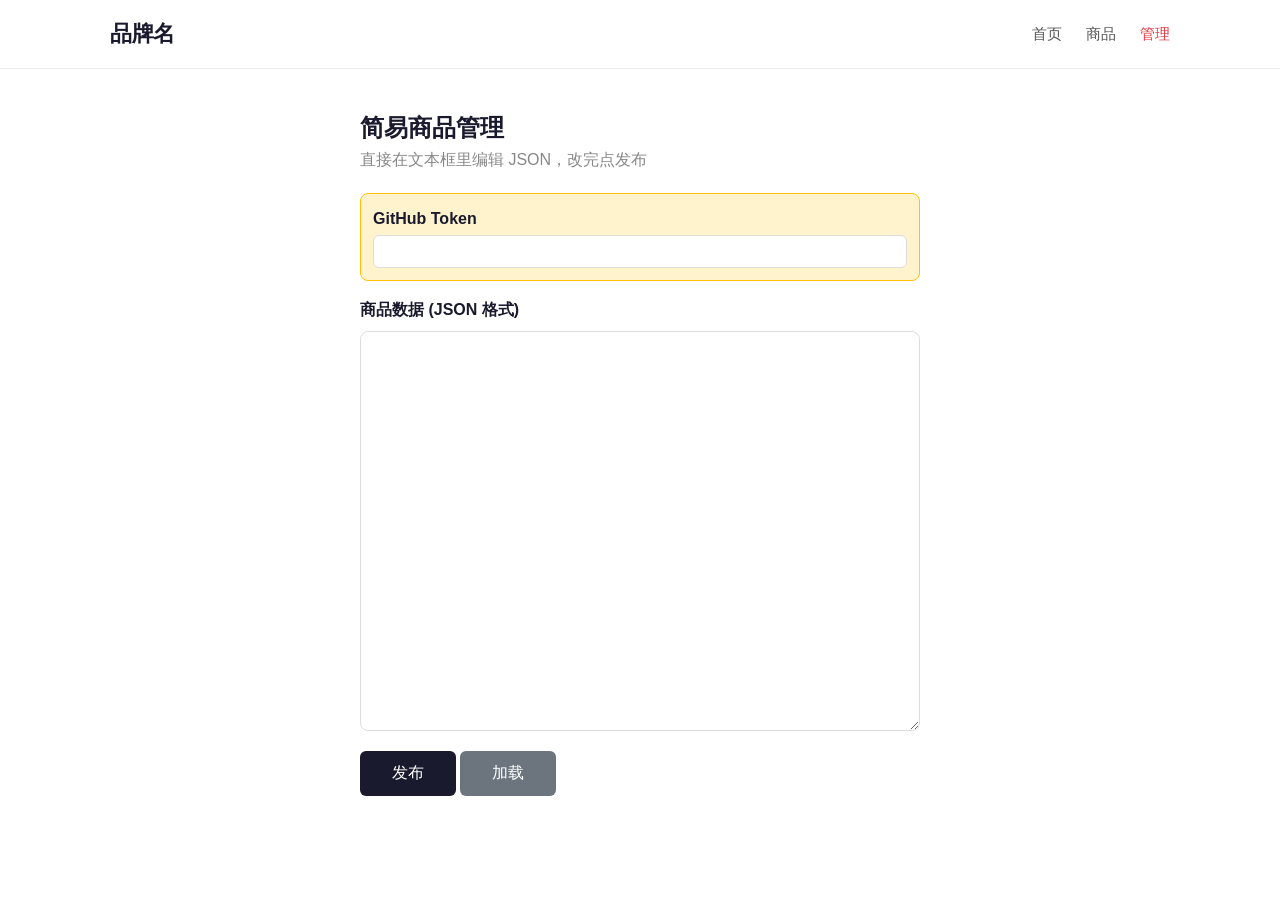
==== commit 5727b8da: "fix encoding" ====
--- a/admin.html
+++ b/admin.html
@@ -2,22 +2,22 @@
 <html>
 <head>
 <meta charset="utf-8">
-<title>绠＄悊</title>
+<title>管理</title>
 <link rel="stylesheet" href="css/style.css">
 </head>
 <body>
 <nav class="navbar"><div class="container">
-<a href="index.html" class="logo">鍝佺墝鍚?/a>
+<a href="index.html" class="logo">品牌名</a>
 <ul class="nav-links">
-<li><a href="index.html">棣栭〉</a></li>
-<li><a href="products.html">鍟嗗搧</a></li>
-<li><a href="admin.html" style="color:#e63946;">绠＄悊</a></li>
+<li><a href="index.html">首页</a></li>
+<li><a href="products.html">商品</a></li>
+<li><a href="admin.html" style="color:#e63946;">管理</a></li>
 </ul>
 </div></nav>
 
 <div style="max-width:600px;margin:40px auto;padding:0 20px;">
-<h2>绠€鏄撳晢鍝佺鐞?/h2>
-<p style="color:#888;margin-bottom:20px;">鐩存帴鍦ㄦ枃鏈閲岀紪杈?JSON锛屾敼瀹岀偣鍙戝竷</p>
+<h2>简易商品管理</h2>
+<p style="color:#888;margin-bottom:20px;">直接在文本框里编辑 JSON，改完点发布</p>
 
 <div style="background:#fff3cd;border:1px solid #ffc107;border-radius:8px;padding:12px;margin-bottom:16px;">
 <label style="font-weight:600;display:block;margin-bottom:4px;">GitHub Token</label>
@@ -26,12 +26,12 @@
 
 <div id="msg" style="display:none;padding:12px;border-radius:8px;margin-bottom:12px;"></div>
 
-<p style="margin-bottom:8px;font-weight:600;">鍟嗗搧鏁版嵁 (JSON 鏍煎紡)</p>
+<p style="margin-bottom:8px;font-weight:600;">商品数据 (JSON 格式)</p>
 <textarea id="data" style="width:100%;height:400px;padding:12px;border:1px solid #ddd;border-radius:8px;font-family:monospace;font-size:13px;box-sizing:border-box;resize:vertical;"></textarea>
 
 <div style="margin-top:12px;">
-<button class="btn" onclick="doPub()">鍙戝竷</button>
-<button class="btn" style="background:#6c757d;" onclick="doLoad()">鍔犺浇</button>
+<button class="btn" onclick="doPub()">发布</button>
+<button class="btn" style="background:#6c757d;" onclick="doLoad()">加载</button>
 </div>
 </div>
 
@@ -56,14 +56,14 @@
 
 async function doPub() {
   var token = tk.value.trim();
-  if (!token) { show('璇峰～ Token', 'err'); return; }
+  if (!token) { show('请填 Token', 'err'); return; }
   localStorage.setItem('_tk', token);
 
   var data;
-  try { data = JSON.parse(ta.value); } catch(e) { show('JSON 鏍煎紡閿欒锛? + e.message, 'err'); return; }
-  if (!Array.isArray(data) || data.length === 0) { show('鑷冲皯濉竴涓晢鍝?, 'err'); return; }
+  try { data = JSON.parse(ta.value); } catch(e) { show('JSON 格式错误：' + e.message, 'err'); return; }
+  if (!Array.isArray(data) || data.length === 0) { show('至少填一个商品', 'err'); return; }
 
-  show('鍙戝竷涓?..', '');
+  show('发布中...', '');
 
   var items = data.map(function(p, i) {
     return '    {\n' +
@@ -80,7 +80,7 @@
   var js = 'const products = [\n' + items.join(',\n') + '\n];\n\n' +
     'function renderProductCard(product) {\n' +
     '  const imgFile = product.images && product.images[0] ? product.images[0] : "placeholder.svg";\n' +
-    '  return `<a href="product.html?id=${product.id}" class="product-card"><img src="images/${imgFile}" alt="${product.name}"><div class="info">${product.badge ? `<span class="badge">${product.badge}</span>` : ""}<h3>${product.name}</h3><span class="price">楼${product.price}</span>${product.originalPrice ? `<span class="original-price">楼${product.originalPrice}</span>` : ""}</div></a>`;\n' +
+    '  return `<a href="product.html?id=${product.id}" class="product-card"><img src="images/${imgFile}" alt="${product.name}"><div class="info">${product.badge ? `<span class="badge">${product.badge}</span>` : ""}<h3>${product.name}</h3><span class="price">¥${product.price}</span>${product.originalPrice ? `<span class="original-price">¥${product.originalPrice}</span>` : ""}</div></a>`;\n' +
     '}\n\n' +
     'function renderProducts(productList, elementId) {\n' +
     '  const container = document.getElementById(elementId);\n' +
@@ -93,28 +93,28 @@
       headers: { 'Authorization': 'token ' + token }
     });
     var d = await r.json();
-    if (d.message) { show('GitHub 閿欒锛? + d.message, 'err'); return; }
+    if (d.message) { show('GitHub 错误：' + d.message, 'err'); return; }
 
     var r2 = await fetch('https://api.github.com/repos/kkkill-pp/store-site/contents/js/products.js', {
       method: 'PUT',
       headers: { 'Authorization': 'token ' + token, 'Content-Type': 'application/json' },
-      body: JSON.stringify({ message: '鏇存柊鍟嗗搧', content: b64(js), sha: d.sha })
+      body: JSON.stringify({ message: '更新商品', content: b64(js), sha: d.sha })
     });
-    if (r2.ok) { show('鍙戝竷鎴愬姛锛?-2 鍒嗛挓鐢熸晥', 'ok'); }
-    else { var e = await r2.json(); show('鍙戝竷澶辫触锛? + (e.message || ''), 'err'); }
-  } catch(e) { show('缃戠粶閿欒锛? + e.message, 'err'); }
+    if (r2.ok) { show('发布成功！1-2 分钟生效', 'ok'); }
+    else { var e = await r2.json(); show('发布失败：' + (e.message || ''), 'err'); }
+  } catch(e) { show('网络错误：' + e.message, 'err'); }
 }
 
 async function doLoad() {
   var token = tk.value.trim();
-  if (!token) { show('璇峰～ Token', 'err'); return; }
-  show('鍔犺浇涓?..', '');
+  if (!token) { show('请填 Token', 'err'); return; }
+  show('加载中...', '');
   try {
     var r = await fetch('https://api.github.com/repos/kkkill-pp/store-site/contents/js/products.js', {
       headers: { 'Authorization': 'token ' + token }
     });
     var d = await r.json();
-    if (d.message) { show('鍔犺浇澶辫触锛? + d.message, 'err'); return; }
+    if (d.message) { show('加载失败：' + d.message, 'err'); return; }
     var c = decodeURIComponent(escape(atob(d.content)));
     var m = c.match(/const products\s*=\s*(\[[\s\S]*?\]);/);
     if (m) {
@@ -122,9 +122,9 @@
       ta.value = JSON.stringify(items.map(function(p) {
         return { name: p.name, price: p.price, originalPrice: p.originalPrice, badge: p.badge, description: p.description, image: (p.images && p.images[0]) || '' };
       }), null, 2);
-      show('宸插姞杞?' + items.length + ' 涓晢鍝?, 'ok');
-    } else { show('瑙ｆ瀽澶辫触', 'err'); }
-  } catch(e) { show('鍔犺浇澶辫触锛? + e.message, 'err'); }
+      show('已加载 ' + items.length + ' 个商品', 'ok');
+    } else { show('解析失败', 'err'); }
+  } catch(e) { show('加载失败：' + e.message, 'err'); }
 }
 </script>
 </body>
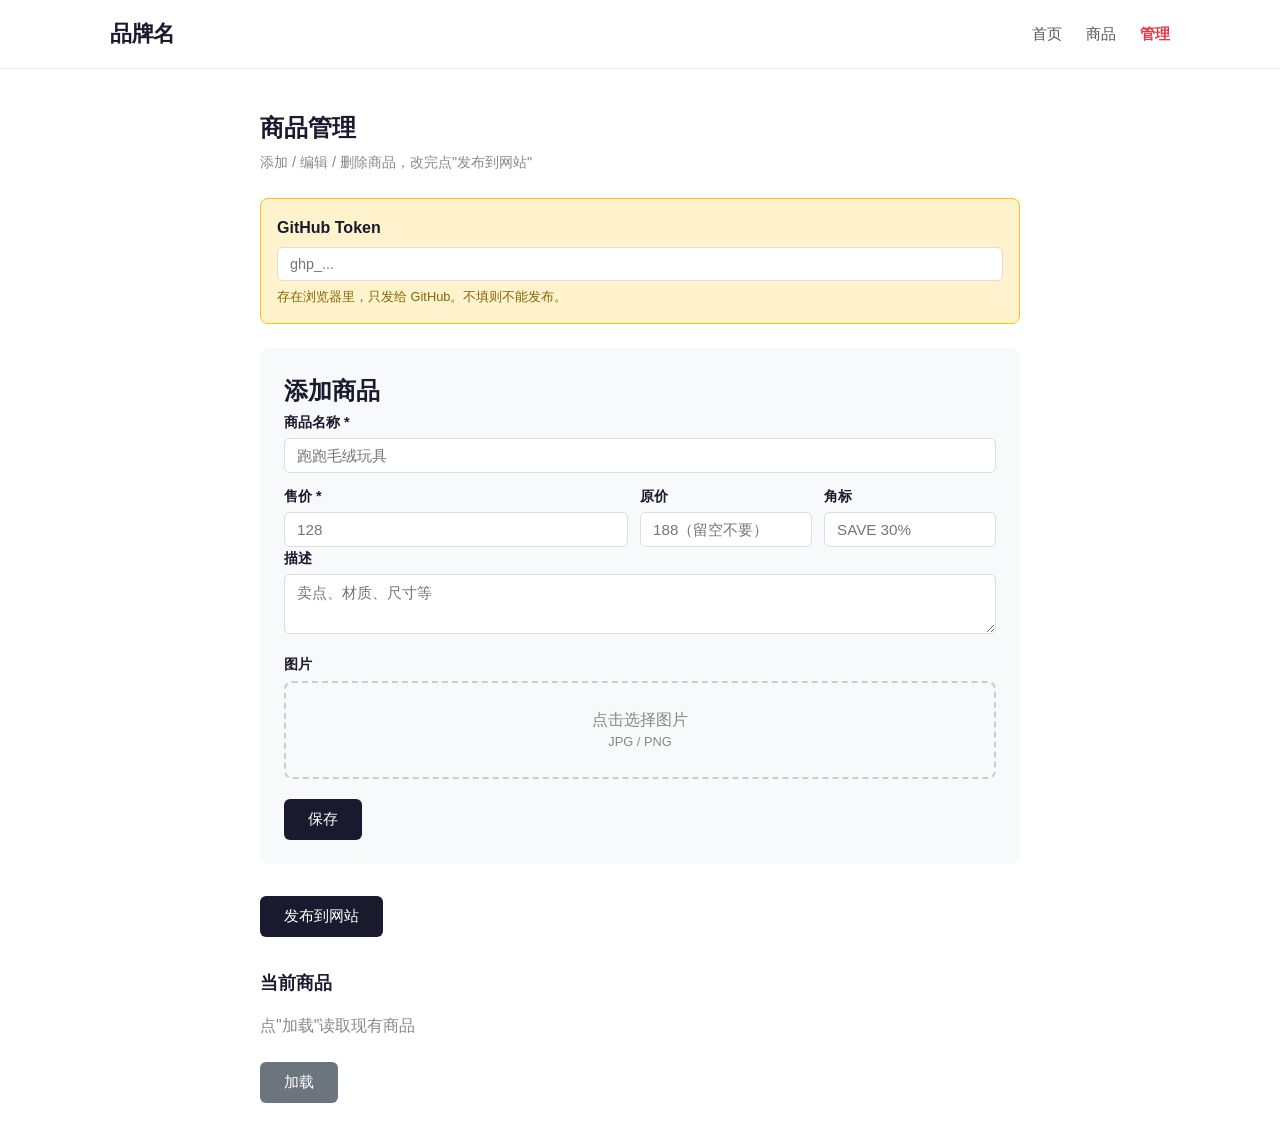
==== commit fa94ec16: "full admin with form" ====
--- a/admin.html
+++ b/admin.html
@@ -1,9 +1,52 @@
 <!DOCTYPE html>
-<html>
+<html lang="zh-CN">
 <head>
 <meta charset="utf-8">
-<title>管理</title>
+<title>商品管理</title>
 <link rel="stylesheet" href="css/style.css">
+<style>
+.wrap { max-width:800px; margin:0 auto; padding:40px 20px; }
+.wrap h1 { font-size:1.5rem; margin-bottom:4px; }
+.sub { color:#888; font-size:0.9rem; margin-bottom:24px; }
+
+.tb { background:#fff3cd; border:1px solid #ffc107; border-radius:8px; padding:16px; margin-bottom:24px; }
+.tb label { display:block; font-weight:600; margin-bottom:6px; }
+.tb input { width:100%; padding:8px 12px; border:1px solid #ddd; border-radius:6px; font-size:0.9rem; box-sizing:border-box; }
+.tb .h { font-size:0.8rem; color:#856404; margin-top:6px; }
+
+.frm { background:#f8f9fa; border-radius:10px; padding:24px; margin-bottom:24px; }
+.frm .r { margin-bottom:12px; }
+.frm label { display:block; font-weight:600; margin-bottom:4px; font-size:0.9rem; }
+.frm input, .frm textarea { width:100%; padding:8px 12px; border:1px solid #ddd; border-radius:6px; font-size:0.95rem; box-sizing:border-box; }
+.frm textarea { min-height:60px; resize:vertical; }
+.frm .r3 { display:grid; grid-template-columns:2fr 1fr 1fr; gap:12px; }
+
+.up { border:2px dashed #ccc; border-radius:8px; padding:24px; text-align:center; cursor:pointer; color:#888; }
+.up:hover { border-color:#1a1a2e; background:#f0f0f5; }
+.up.ok { padding:12px; border-color:#28a745; }
+.up img { max-width:120px; max-height:120px; border-radius:6px; margin:0 auto 8px; }
+#fi { display:none; }
+
+.btn { display:inline-block; padding:10px 24px; background:#1a1a2e; color:#fff; border-radius:6px; font-size:0.95rem; border:none; cursor:pointer; margin-right:8px; margin-top:8px; }
+.btn:hover { background:#333; }
+.btn.g { background:#6c757d; }
+.btn.g:hover { background:#5a6268; }
+.btn.r { background:#dc3545; }
+.btn.r:hover { background:#c82333; }
+.btn.s { padding:4px 12px; font-size:0.85rem; margin:0; }
+
+.list { margin:16px 0; }
+.lr { display:flex; justify-content:space-between; align-items:center; padding:12px 16px; border:1px solid #eee; border-radius:8px; margin-bottom:8px; }
+.lr .i { flex:1; }
+.lr .n { font-weight:600; }
+.lr .m { font-size:0.85rem; color:#888; }
+
+.msg { padding:12px 16px; border-radius:8px; margin-bottom:16px; }
+.msg.g { background:#d4edda; color:#155724; }
+.msg.b { background:#f8d7da; color:#721c24; }
+.msg.w { background:#cce5ff; color:#004085; }
+.msg.h { display:none; }
+</style>
 </head>
 <body>
 <nav class="navbar"><div class="container">
@@ -11,120 +54,271 @@
 <ul class="nav-links">
 <li><a href="index.html">首页</a></li>
 <li><a href="products.html">商品</a></li>
-<li><a href="admin.html" style="color:#e63946;">管理</a></li>
+<li><a href="admin.html" style="color:#e63946;font-weight:600;">管理</a></li>
 </ul>
 </div></nav>
 
-<div style="max-width:600px;margin:40px auto;padding:0 20px;">
-<h2>简易商品管理</h2>
-<p style="color:#888;margin-bottom:20px;">直接在文本框里编辑 JSON，改完点发布</p>
-
-<div style="background:#fff3cd;border:1px solid #ffc107;border-radius:8px;padding:12px;margin-bottom:16px;">
-<label style="font-weight:600;display:block;margin-bottom:4px;">GitHub Token</label>
-<input id="tk" type="password" style="width:100%;padding:8px;border:1px solid #ddd;border-radius:6px;box-sizing:border-box;">
-</div>
-
-<div id="msg" style="display:none;padding:12px;border-radius:8px;margin-bottom:12px;"></div>
-
-<p style="margin-bottom:8px;font-weight:600;">商品数据 (JSON 格式)</p>
-<textarea id="data" style="width:100%;height:400px;padding:12px;border:1px solid #ddd;border-radius:8px;font-family:monospace;font-size:13px;box-sizing:border-box;resize:vertical;"></textarea>
-
-<div style="margin-top:12px;">
-<button class="btn" onclick="doPub()">发布</button>
-<button class="btn" style="background:#6c757d;" onclick="doLoad()">加载</button>
-</div>
+<div class="wrap">
+
+<h1>商品管理</h1>
+<p class="sub">添加 / 编辑 / 删除商品，改完点"发布到网站"</p>
+
+<div class="tb">
+<label>GitHub Token</label>
+<input type="password" id="tk" placeholder="ghp_...">
+<div class="h">存在浏览器里，只发给 GitHub。不填则不能发布。</div>
+</div>
+
+<div id="msg" class="msg h"></div>
+
+<div class="frm">
+<h2 id="ft">添加商品</h2>
+<input type="hidden" id="eid">
+
+<div class="r"><label>商品名称 *</label><input id="fn" placeholder="跑跑毛绒玩具"></div>
+
+<div class="r3">
+<div><label>售价 *</label><input id="fp" type="number" placeholder="128"></div>
+<div><label>原价</label><input id="fo" type="number" placeholder="188（留空不要）"></div>
+<div><label>角标</label><input id="fb" placeholder="SAVE 30%"></div>
+</div>
+
+<div class="r"><label>描述</label><textarea id="fd" placeholder="卖点、材质、尺寸等"></textarea></div>
+
+<div class="r">
+<label>图片</label>
+<div class="up" id="up" onclick="document.getElementById('fi').click()"><div id="upv"><p>点击选择图片</p><p style="font-size:0.8rem;">JPG / PNG</p></div></div>
+<input type="file" id="fi" accept="image/jpeg,image/png">
+</div>
+
+<button class="btn" onclick="save()">保存</button>
+<button class="btn g" id="cc" onclick="cancelE()" style="display:none;">取消</button>
+</div>
+
+<button class="btn" id="pub" onclick="publish()">发布到网站</button>
+
+<h2 style="margin-top:32px;font-size:1.1rem;">当前商品</h2>
+<div class="list" id="list"><p style="color:#888;">点"加载"读取现有商品</p></div>
+<button class="btn g" onclick="load()">加载</button>
+
 </div>
 
 <script>
-var tk = document.getElementById('tk');
-var ta = document.getElementById('data');
-var msg = document.getElementById('msg');
-
-tk.value = localStorage.getItem('_tk') || '';
-
-function show(text, cls) {
-  msg.textContent = text;
-  msg.style.display = 'block';
-  msg.className = cls || '';
-  msg.style.background = cls === 'err' ? '#f8d7da' : cls === 'ok' ? '#d4edda' : '#cce5ff';
-  msg.style.color = cls === 'err' ? '#721c24' : cls === 'ok' ? '#155724' : '#004085';
-}
-
-function esc(s) { return s.replace(/[<>&]/g, function(c) { return {'<':'&lt;','>':'&gt;','&':'&amp;'}[c]; }); }
-
-function b64(s) { return btoa(unescape(encodeURIComponent(s))); }
-
-async function doPub() {
-  var token = tk.value.trim();
-  if (!token) { show('请填 Token', 'err'); return; }
-  localStorage.setItem('_tk', token);
-
-  var data;
-  try { data = JSON.parse(ta.value); } catch(e) { show('JSON 格式错误：' + e.message, 'err'); return; }
-  if (!Array.isArray(data) || data.length === 0) { show('至少填一个商品', 'err'); return; }
-
-  show('发布中...', '');
-
-  var items = data.map(function(p, i) {
-    return '    {\n' +
-      "      id: 'p" + Date.now() + i + "',\n" +
-      "      name: '" + esc(String(p.name || '')).replace(/'/g, "\\'") + "',\n" +
-      "      price: " + (parseFloat(p.price) || 0) + ",\n" +
-      (p.originalPrice ? "      originalPrice: " + parseFloat(p.originalPrice) + ",\n" : '') +
-      (p.badge ? "      badge: '" + esc(String(p.badge)).replace(/'/g, "\\'") + "',\n" : '') +
-      "      description: '" + esc(String(p.description || '')).replace(/'/g, "\\'") + "',\n" +
-      "      images: ['" + (p.image || 'placeholder.svg') + "']\n" +
-      '    }';
+var items = [];
+var upFile = null;
+
+(function(){
+  var t = localStorage.getItem('_t');
+  if(t) document.getElementById('tk').value = t;
+})();
+
+document.getElementById('fi').onchange = function(e){
+  var f = e.target.files[0];
+  if(!f) return;
+  upFile = f;
+  var r = new FileReader();
+  r.onload = function(ev){
+    var u = document.getElementById('up');
+    u.className = 'up ok';
+    document.getElementById('upv').innerHTML = '<img src="'+ev.target.result+'"><p style="font-size:0.8rem;color:#888;">'+f.name+'</p>';
+  };
+  r.readAsDataURL(f);
+};
+
+function m(t,c){
+  var e = document.getElementById('msg');
+  e.textContent = t;
+  e.className = 'msg ' + c;
+}
+
+function rl(){
+  var el = document.getElementById('list');
+  if(items.length===0){ el.innerHTML = '<p style="color:#888;">暂无商品</p>'; return; }
+  var h = '';
+  for(var i=0;i<items.length;i++){
+    var p = items[i];
+    h += '<div class="lr"><div class="i"><div class="n">'+hE(p.name)+'</div><div class="m">'+p.price+'元'+(p.originalPrice?' 原价'+p.originalPrice+'元':'')+'</div></div><div><button class="btn g s" onclick="ed('+i+')">编辑</button> <button class="btn r s" onclick="del('+i+')">删除</button></div></div>';
+  }
+  el.innerHTML = h;
+}
+
+function hE(s){ return (s||'').replace(/[<>&]/g,function(c){return {'<':'&lt;','>':'&gt;','&':'&amp;'}[c];}); }
+
+function cf(){
+  document.getElementById('eid').value='';
+  document.getElementById('fn').value='';
+  document.getElementById('fp').value='';
+  document.getElementById('fo').value='';
+  document.getElementById('fb').value='';
+  document.getElementById('fd').value='';
+  document.getElementById('ft').textContent='添加商品';
+  document.getElementById('cc').style.display='none';
+  upFile=null;
+  var u=document.getElementById('up');
+  u.className='up';
+  document.getElementById('upv').innerHTML='<p>点击选择图片</p><p style="font-size:0.8rem;">JPG / PNG</p>';
+  document.getElementById('fi').value='';
+}
+
+function cancelE(){ cf(); }
+
+function save(){
+  var id = document.getElementById('eid').value;
+  var na = document.getElementById('fn').value.trim();
+  var pr = parseFloat(document.getElementById('fp').value);
+  if(!na||!pr){ m('请填名称和售价','b'); return; }
+  var ol = document.getElementById('fo').value;
+  var bg = document.getElementById('fb').value.trim();
+  var de = document.getElementById('fd').value.trim();
+  var img = upFile ? (Date.now()+'_'+upFile.name.replace(/[^a-zA-Z0-9._-]/g,'')) : '';
+  var obj = { id: id||('p'+Date.now()), name:na, price:pr, description:de||'描述', images:[img||'placeholder.svg'] };
+  if(ol) obj.originalPrice = parseFloat(ol);
+  if(bg) obj.badge = bg;
+  if(id){
+    for(var i=0;i<items.length;i++){
+      if(items[i].id===id){
+        if(!upFile){ obj.images = items[i].images; }
+        items[i]=obj; break;
+      }
+    }
+    m('已更新','g');
+  } else {
+    items.push(obj);
+    m('已添加','g');
+  }
+  cf(); rl();
+}
+
+function ed(i){
+  var p=items[i];
+  document.getElementById('eid').value=p.id;
+  document.getElementById('fn').value=p.name;
+  document.getElementById('fp').value=p.price;
+  document.getElementById('fo').value=p.originalPrice||'';
+  document.getElementById('fb').value=p.badge||'';
+  document.getElementById('fd').value=p.description||'';
+  document.getElementById('ft').textContent='编辑商品';
+  document.getElementById('cc').style.display='inline-block';
+  upFile=null;
+  var u=document.getElementById('up');
+  u.className='up';
+  document.getElementById('upv').innerHTML='<p>点击选新图（不选保留原图）</p>';
+}
+
+function del(i){
+  if(!confirm('确定删除？')) return;
+  items.splice(i,1);
+  rl(); m('已删除','g');
+}
+
+function gtk(){
+  var t = document.getElementById('tk').value.trim();
+  if(!t){ m('请填 GitHub Token','b'); return null; }
+  localStorage.setItem('_t',t);
+  return t;
+}
+
+function b64(s){ return btoa(unescape(encodeURIComponent(s))); }
+
+async function upImg(file,name,token){
+  var r = await fetch(URL.createObjectURL(file));
+  var blob = await r.blob();
+  var rd = new FileReader();
+  return new Promise(function(resolve,reject){
+    rd.onload = async function(e){
+      try{
+        var b = e.target.result.split(',')[1];
+        var c = await fetch('https://api.github.com/repos/kkkill-pp/store-site/contents/images/'+name,{headers:{'Authorization':'token '+token}});
+        var cd = await c.json();
+        var sha = cd.sha||null;
+        var body = {message:'上传 '+name,content:b};
+        if(sha) body.sha=sha;
+        var r2 = await fetch('https://api.github.com/repos/kkkill-pp/store-site/contents/images/'+name,{
+          method:'PUT', headers:{'Authorization':'token '+token,'Content-Type':'application/json'}, body:JSON.stringify(body)
+        });
+        if(r2.ok) resolve();
+        else { var e2 = await r2.json(); reject(e2.message); }
+      }catch(e){ reject(e.message); }
+    };
+    rd.readAsDataURL(blob);
   });
-
-  var js = 'const products = [\n' + items.join(',\n') + '\n];\n\n' +
-    'function renderProductCard(product) {\n' +
-    '  const imgFile = product.images && product.images[0] ? product.images[0] : "placeholder.svg";\n' +
-    '  return `<a href="product.html?id=${product.id}" class="product-card"><img src="images/${imgFile}" alt="${product.name}"><div class="info">${product.badge ? `<span class="badge">${product.badge}</span>` : ""}<h3>${product.name}</h3><span class="price">¥${product.price}</span>${product.originalPrice ? `<span class="original-price">¥${product.originalPrice}</span>` : ""}</div></a>`;\n' +
-    '}\n\n' +
-    'function renderProducts(productList, elementId) {\n' +
-    '  const container = document.getElementById(elementId);\n' +
-    '  if (!container) return;\n' +
-    '  container.innerHTML = productList.map(p => renderProductCard(p)).join("");\n' +
-    '}\n';
-
-  try {
-    var r = await fetch('https://api.github.com/repos/kkkill-pp/store-site/contents/js/products.js', {
-      headers: { 'Authorization': 'token ' + token }
+}
+
+async function publish(){
+  var token = gtk();
+  if(!token || items.length===0){ m('没有商品可发布','b'); return; }
+  m('发布中...','w');
+  document.getElementById('pub').disabled=true;
+
+  try{
+    // 上传图片
+    for(var i=0;i<items.length;i++){
+      var p = items[i];
+      if(p.images && p.images[0] && p.images[0]!=='placeholder.svg'){
+        // 尝试找对应的文件
+      }
+    }
+
+    // 生成 products.js
+    var list = items.map(function(p){
+      var l = ['    {'];
+      l.push("      id: '"+p.id+"',");
+      l.push("      name: '"+(p.name||'').replace(/'/g,"\\'")+"',");
+      l.push('      price: '+p.price+',');
+      if(p.originalPrice) l.push('      originalPrice: '+p.originalPrice+',');
+      if(p.badge) l.push("      badge: '"+(p.badge||'').replace(/'/g,"\\'")+"',");
+      l.push("      description: '"+(p.description||'').replace(/'/g,"\\'")+"',");
+      l.push("      images: ['"+((p.images&&p.images[0])||'placeholder.svg')+"']");
+      l.push('    }');
+      return l.join('\n');
+    });
+
+    var js = 'const products = [\n'+list.join(',\n')+'\n];\n\n'+
+      'function renderProductCard(p){\n'+
+      '  var f = p.images&&p.images[0]?p.images[0]:"placeholder.svg";\n'+
+      '  return \'<a href="product.html?id=\'+p.id+\'" class="product-card"><img src="images/\'+f+\'" alt="\'+p.name+\'"><div class="info">\'+(p.badge?\'<span class="badge">\'+p.badge+\'</span>\':\'\')+\'<h3>\'+p.name+\'</h3><span class="price">\u00a5\'+p.price+\'</span>\'+(p.originalPrice?\'<span class="original-price">\u00a5\'+p.originalPrice+\'</span>\':\'\')+\'</div></a>\';\n'+
+      '}\n\n'+
+      'function renderProducts(l,id){\n'+
+      '  var c = document.getElementById(id);\n'+
+      '  if(!c) return;\n'+
+      '  c.innerHTML = l.map(function(p){return renderProductCard(p);}).join("");\n'+
+      '}\n';
+
+    var r = await fetch('https://api.github.com/repos/kkkill-pp/store-site/contents/js/products.js',{
+      headers:{'Authorization':'token '+token}
     });
     var d = await r.json();
-    if (d.message) { show('GitHub 错误：' + d.message, 'err'); return; }
-
-    var r2 = await fetch('https://api.github.com/repos/kkkill-pp/store-site/contents/js/products.js', {
-      method: 'PUT',
-      headers: { 'Authorization': 'token ' + token, 'Content-Type': 'application/json' },
-      body: JSON.stringify({ message: '更新商品', content: b64(js), sha: d.sha })
+    if(d.message){ m('GitHub 错误: '+d.message,'b'); return; }
+
+    var r2 = await fetch('https://api.github.com/repos/kkkill-pp/store-site/contents/js/products.js',{
+      method:'PUT',
+      headers:{'Authorization':'token '+token,'Content-Type':'application/json'},
+      body:JSON.stringify({message:'更新商品',content:b64(js),sha:d.sha})
     });
-    if (r2.ok) { show('发布成功！1-2 分钟生效', 'ok'); }
-    else { var e = await r2.json(); show('发布失败：' + (e.message || ''), 'err'); }
-  } catch(e) { show('网络错误：' + e.message, 'err'); }
-}
-
-async function doLoad() {
-  var token = tk.value.trim();
-  if (!token) { show('请填 Token', 'err'); return; }
-  show('加载中...', '');
-  try {
-    var r = await fetch('https://api.github.com/repos/kkkill-pp/store-site/contents/js/products.js', {
-      headers: { 'Authorization': 'token ' + token }
+    if(r2.ok){ m('发布成功！1-2 分钟生效','g'); }
+    else { var e = await r2.json(); m('发布失败: '+(e.message||''),'b'); }
+  }catch(e){ m('错误: '+e.message,'b'); }
+  document.getElementById('pub').disabled=false;
+}
+
+async function load(){
+  var token = gtk();
+  if(!token) return;
+  m('加载中...','w');
+  try{
+    var r = await fetch('https://api.github.com/repos/kkkill-pp/store-site/contents/js/products.js',{
+      headers:{'Authorization':'token '+token}
     });
     var d = await r.json();
-    if (d.message) { show('加载失败：' + d.message, 'err'); return; }
+    if(d.message){ m('加载失败: '+d.message,'b'); return; }
     var c = decodeURIComponent(escape(atob(d.content)));
-    var m = c.match(/const products\s*=\s*(\[[\s\S]*?\]);/);
-    if (m) {
-      var items = eval(m[1]);
-      ta.value = JSON.stringify(items.map(function(p) {
-        return { name: p.name, price: p.price, originalPrice: p.originalPrice, badge: p.badge, description: p.description, image: (p.images && p.images[0]) || '' };
-      }), null, 2);
-      show('已加载 ' + items.length + ' 个商品', 'ok');
-    } else { show('解析失败', 'err'); }
-  } catch(e) { show('加载失败：' + e.message, 'err'); }
+    var mc = c.match(/const products\s*=\s*(\[[\s\S]*?\]);/);
+    if(mc){
+      items = eval(mc[1]);
+      rl();
+      m('已加载 '+items.length+' 个商品','g');
+    } else { m('解析失败','b'); }
+  }catch(e){ m('加载失败: '+e.message,'b'); }
 }
 </script>
 </body>
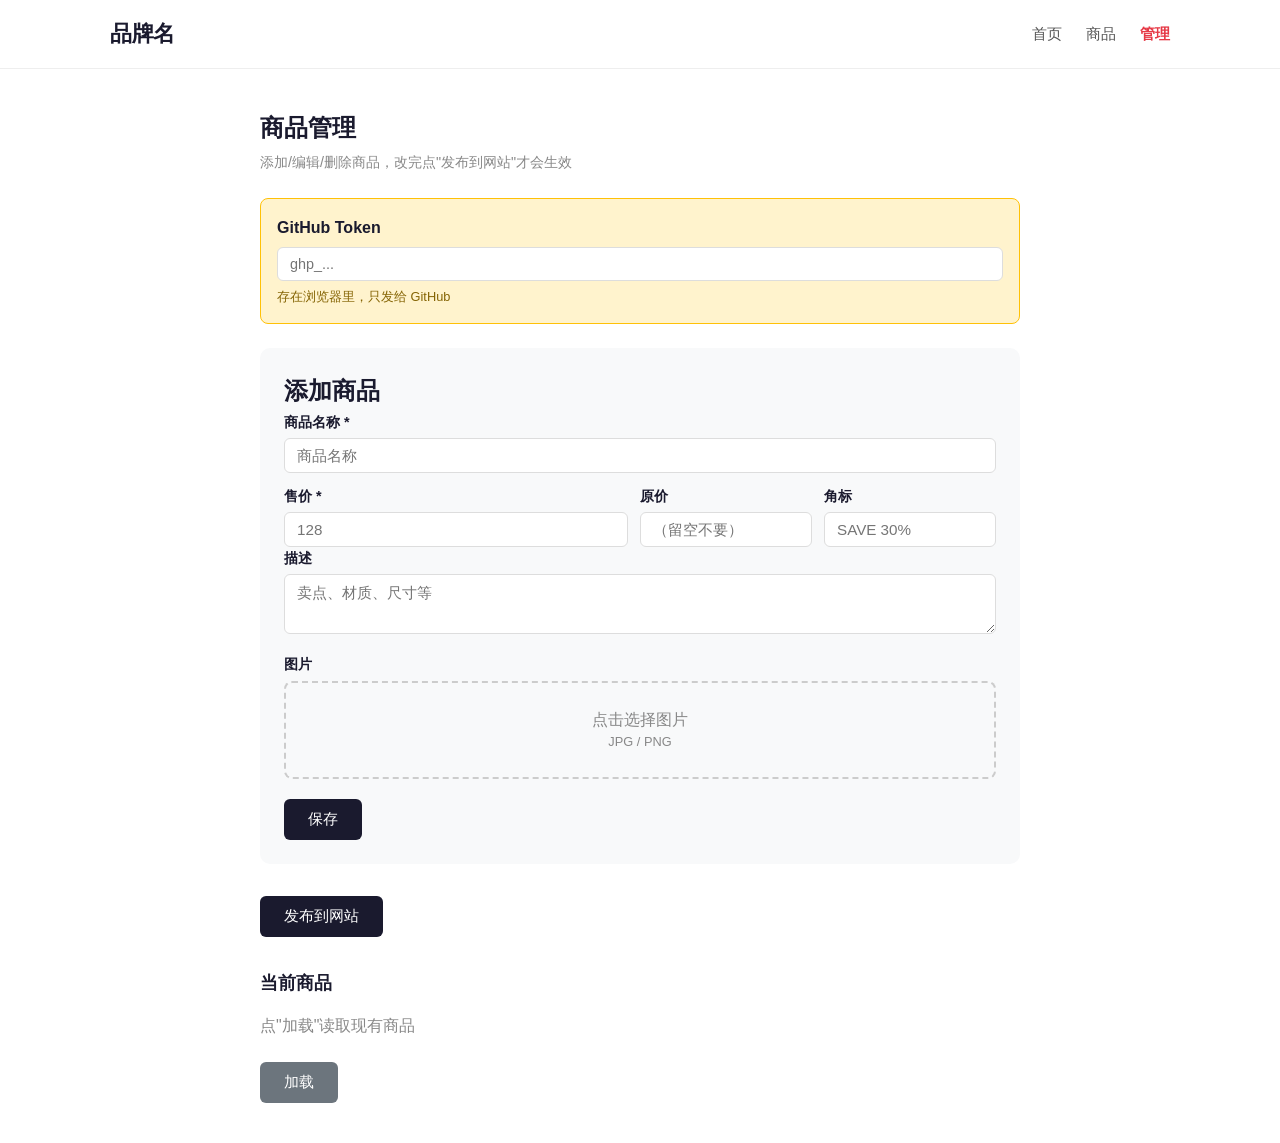
==== commit 19885d58: "publish now uploads images" ====
--- a/admin.html
+++ b/admin.html
@@ -8,25 +8,21 @@
 .wrap { max-width:800px; margin:0 auto; padding:40px 20px; }
 .wrap h1 { font-size:1.5rem; margin-bottom:4px; }
 .sub { color:#888; font-size:0.9rem; margin-bottom:24px; }
-
 .tb { background:#fff3cd; border:1px solid #ffc107; border-radius:8px; padding:16px; margin-bottom:24px; }
 .tb label { display:block; font-weight:600; margin-bottom:6px; }
 .tb input { width:100%; padding:8px 12px; border:1px solid #ddd; border-radius:6px; font-size:0.9rem; box-sizing:border-box; }
 .tb .h { font-size:0.8rem; color:#856404; margin-top:6px; }
-
 .frm { background:#f8f9fa; border-radius:10px; padding:24px; margin-bottom:24px; }
 .frm .r { margin-bottom:12px; }
 .frm label { display:block; font-weight:600; margin-bottom:4px; font-size:0.9rem; }
 .frm input, .frm textarea { width:100%; padding:8px 12px; border:1px solid #ddd; border-radius:6px; font-size:0.95rem; box-sizing:border-box; }
 .frm textarea { min-height:60px; resize:vertical; }
 .frm .r3 { display:grid; grid-template-columns:2fr 1fr 1fr; gap:12px; }
-
 .up { border:2px dashed #ccc; border-radius:8px; padding:24px; text-align:center; cursor:pointer; color:#888; }
 .up:hover { border-color:#1a1a2e; background:#f0f0f5; }
 .up.ok { padding:12px; border-color:#28a745; }
 .up img { max-width:120px; max-height:120px; border-radius:6px; margin:0 auto 8px; }
 #fi { display:none; }
-
 .btn { display:inline-block; padding:10px 24px; background:#1a1a2e; color:#fff; border-radius:6px; font-size:0.95rem; border:none; cursor:pointer; margin-right:8px; margin-top:8px; }
 .btn:hover { background:#333; }
 .btn.g { background:#6c757d; }
@@ -34,13 +30,11 @@
 .btn.r { background:#dc3545; }
 .btn.r:hover { background:#c82333; }
 .btn.s { padding:4px 12px; font-size:0.85rem; margin:0; }
-
 .list { margin:16px 0; }
 .lr { display:flex; justify-content:space-between; align-items:center; padding:12px 16px; border:1px solid #eee; border-radius:8px; margin-bottom:8px; }
 .lr .i { flex:1; }
 .lr .n { font-weight:600; }
 .lr .m { font-size:0.85rem; color:#888; }
-
 .msg { padding:12px 16px; border-radius:8px; margin-bottom:16px; }
 .msg.g { background:#d4edda; color:#155724; }
 .msg.b { background:#f8d7da; color:#721c24; }
@@ -59,14 +53,13 @@
 </div></nav>
 
 <div class="wrap">
-
 <h1>商品管理</h1>
-<p class="sub">添加 / 编辑 / 删除商品，改完点"发布到网站"</p>
+<p class="sub">添加/编辑/删除商品，改完点"发布到网站"才会生效</p>
 
 <div class="tb">
 <label>GitHub Token</label>
 <input type="password" id="tk" placeholder="ghp_...">
-<div class="h">存在浏览器里，只发给 GitHub。不填则不能发布。</div>
+<div class="h">存在浏览器里，只发给 GitHub</div>
 </div>
 
 <div id="msg" class="msg h"></div>
@@ -75,11 +68,11 @@
 <h2 id="ft">添加商品</h2>
 <input type="hidden" id="eid">
 
-<div class="r"><label>商品名称 *</label><input id="fn" placeholder="跑跑毛绒玩具"></div>
+<div class="r"><label>商品名称 *</label><input id="fn" placeholder="商品名称"></div>
 
 <div class="r3">
 <div><label>售价 *</label><input id="fp" type="number" placeholder="128"></div>
-<div><label>原价</label><input id="fo" type="number" placeholder="188（留空不要）"></div>
+<div><label>原价</label><input id="fo" type="number" placeholder="（留空不要）"></div>
 <div><label>角标</label><input id="fb" placeholder="SAVE 30%"></div>
 </div>
 
@@ -100,7 +93,6 @@
 <h2 style="margin-top:32px;font-size:1.1rem;">当前商品</h2>
 <div class="list" id="list"><p style="color:#888;">点"加载"读取现有商品</p></div>
 <button class="btn g" onclick="load()">加载</button>
-
 </div>
 
 <script>
@@ -172,12 +164,13 @@
   var de = document.getElementById('fd').value.trim();
   var img = upFile ? (Date.now()+'_'+upFile.name.replace(/[^a-zA-Z0-9._-]/g,'')) : '';
   var obj = { id: id||('p'+Date.now()), name:na, price:pr, description:de||'描述', images:[img||'placeholder.svg'] };
+  if(upFile){ obj._file = upFile; }
   if(ol) obj.originalPrice = parseFloat(ol);
   if(bg) obj.badge = bg;
   if(id){
     for(var i=0;i<items.length;i++){
       if(items[i].id===id){
-        if(!upFile){ obj.images = items[i].images; }
+        if(!upFile){ obj.images = items[i].images; obj._file = items[i]._file||null; }
         items[i]=obj; break;
       }
     }
@@ -221,26 +214,24 @@
 function b64(s){ return btoa(unescape(encodeURIComponent(s))); }
 
 async function upImg(file,name,token){
-  var r = await fetch(URL.createObjectURL(file));
-  var blob = await r.blob();
-  var rd = new FileReader();
   return new Promise(function(resolve,reject){
+    var rd = new FileReader();
     rd.onload = async function(e){
       try{
         var b = e.target.result.split(',')[1];
-        var c = await fetch('https://api.github.com/repos/kkkill-pp/store-site/contents/images/'+name,{headers:{'Authorization':'token '+token}});
-        var cd = await c.json();
-        var sha = cd.sha||null;
+        var ex = await fetch('https://api.github.com/repos/kkkill-pp/store-site/contents/images/'+name,{headers:{'Authorization':'token '+token}});
+        var exd = await ex.json();
+        var sha = exd.sha||null;
         var body = {message:'上传 '+name,content:b};
         if(sha) body.sha=sha;
-        var r2 = await fetch('https://api.github.com/repos/kkkill-pp/store-site/contents/images/'+name,{
+        var up = await fetch('https://api.github.com/repos/kkkill-pp/store-site/contents/images/'+name,{
           method:'PUT', headers:{'Authorization':'token '+token,'Content-Type':'application/json'}, body:JSON.stringify(body)
         });
-        if(r2.ok) resolve();
-        else { var e2 = await r2.json(); reject(e2.message); }
+        if(up.ok) resolve();
+        else { var er = await up.json(); reject(er.message); }
       }catch(e){ reject(e.message); }
     };
-    rd.readAsDataURL(blob);
+    rd.readAsDataURL(file);
   });
 }
 
@@ -254,29 +245,31 @@
     // 上传图片
     for(var i=0;i<items.length;i++){
       var p = items[i];
-      if(p.images && p.images[0] && p.images[0]!=='placeholder.svg'){
-        // 尝试找对应的文件
+      if(p._file && p.images && p.images[0] && p.images[0]!=='placeholder.svg'){
+        m('正在上传图片 '+(i+1)+'/'+items.length+'...','w');
+        await upImg(p._file, p.images[0], token);
+        delete p._file;
       }
     }
 
     // 生成 products.js
     var list = items.map(function(p){
-      var l = ['    {'];
-      l.push("      id: '"+p.id+"',");
-      l.push("      name: '"+(p.name||'').replace(/'/g,"\\'")+"',");
-      l.push('      price: '+p.price+',');
-      if(p.originalPrice) l.push('      originalPrice: '+p.originalPrice+',');
-      if(p.badge) l.push("      badge: '"+(p.badge||'').replace(/'/g,"\\'")+"',");
-      l.push("      description: '"+(p.description||'').replace(/'/g,"\\'")+"',");
-      l.push("      images: ['"+((p.images&&p.images[0])||'placeholder.svg')+"']");
-      l.push('    }');
-      return l.join('\n');
+      var lines = ['    {'];
+      lines.push("      id: '"+p.id+"',");
+      lines.push("      name: '"+(p.name||'').replace(/'/g,"\\'")+"',");
+      lines.push('      price: '+p.price+',');
+      if(p.originalPrice) lines.push('      originalPrice: '+p.originalPrice+',');
+      if(p.badge) lines.push("      badge: '"+(p.badge||'').replace(/'/g,"\\'")+"',");
+      lines.push("      description: '"+(p.description||'').replace(/'/g,"\\'")+"',");
+      lines.push("      images: ['"+((p.images&&p.images[0])||'placeholder.svg')+"']");
+      lines.push('    }');
+      return lines.join('\n');
     });
 
-    var js = 'const products = [\n'+list.join(',\n')+'\n];\n\n'+
+    var js = 'var products = [\n'+list.join(',\n')+'\n];\n\n'+
       'function renderProductCard(p){\n'+
       '  var f = p.images&&p.images[0]?p.images[0]:"placeholder.svg";\n'+
-      '  return \'<a href="product.html?id=\'+p.id+\'" class="product-card"><img src="images/\'+f+\'" alt="\'+p.name+\'"><div class="info">\'+(p.badge?\'<span class="badge">\'+p.badge+\'</span>\':\'\')+\'<h3>\'+p.name+\'</h3><span class="price">\u00a5\'+p.price+\'</span>\'+(p.originalPrice?\'<span class="original-price">\u00a5\'+p.originalPrice+\'</span>\':\'\')+\'</div></a>\';\n'+
+      '  return \'<a href="product.html?id=\'+p.id+\'" class="product-card"><img src="images/\'+f+\'" alt="\'+p.name+\'"><div class="info">\'+(p.badge?\'<span class="badge">\'+p.badge+\'</span>\':\'\')+\'<h3>\'+p.name+\'</h3><span class="price">\'+p.price+\'</span>\'+(p.originalPrice?\'<span class="original-price">\'+p.originalPrice+\'</span>\':\'\')+\'</div></a>\';\n'+
       '}\n\n'+
       'function renderProducts(l,id){\n'+
       '  var c = document.getElementById(id);\n'+
@@ -288,15 +281,15 @@
       headers:{'Authorization':'token '+token}
     });
     var d = await r.json();
-    if(d.message){ m('GitHub 错误: '+d.message,'b'); return; }
+    if(d.message){ m('GitHub 错误: '+JSON.stringify(d),'b'); return; }
 
     var r2 = await fetch('https://api.github.com/repos/kkkill-pp/store-site/contents/js/products.js',{
       method:'PUT',
       headers:{'Authorization':'token '+token,'Content-Type':'application/json'},
       body:JSON.stringify({message:'更新商品',content:b64(js),sha:d.sha})
     });
-    if(r2.ok){ m('发布成功！1-2 分钟生效','g'); }
-    else { var e = await r2.json(); m('发布失败: '+(e.message||''),'b'); }
+    if(r2.ok){ m('发布成功！1-2 分钟后生效','g'); }
+    else { var e2 = await r2.json(); m('发布失败: '+(e2.message||JSON.stringify(e2)),'b'); }
   }catch(e){ m('错误: '+e.message,'b'); }
   document.getElementById('pub').disabled=false;
 }
@@ -312,7 +305,7 @@
     var d = await r.json();
     if(d.message){ m('加载失败: '+d.message,'b'); return; }
     var c = decodeURIComponent(escape(atob(d.content)));
-    var mc = c.match(/const products\s*=\s*(\[[\s\S]*?\]);/);
+    var mc = c.match(/(?:const|var)\s+products\s*=\s*(\[[\s\S]*?\]);/);
     if(mc){
       items = eval(mc[1]);
       rl();
